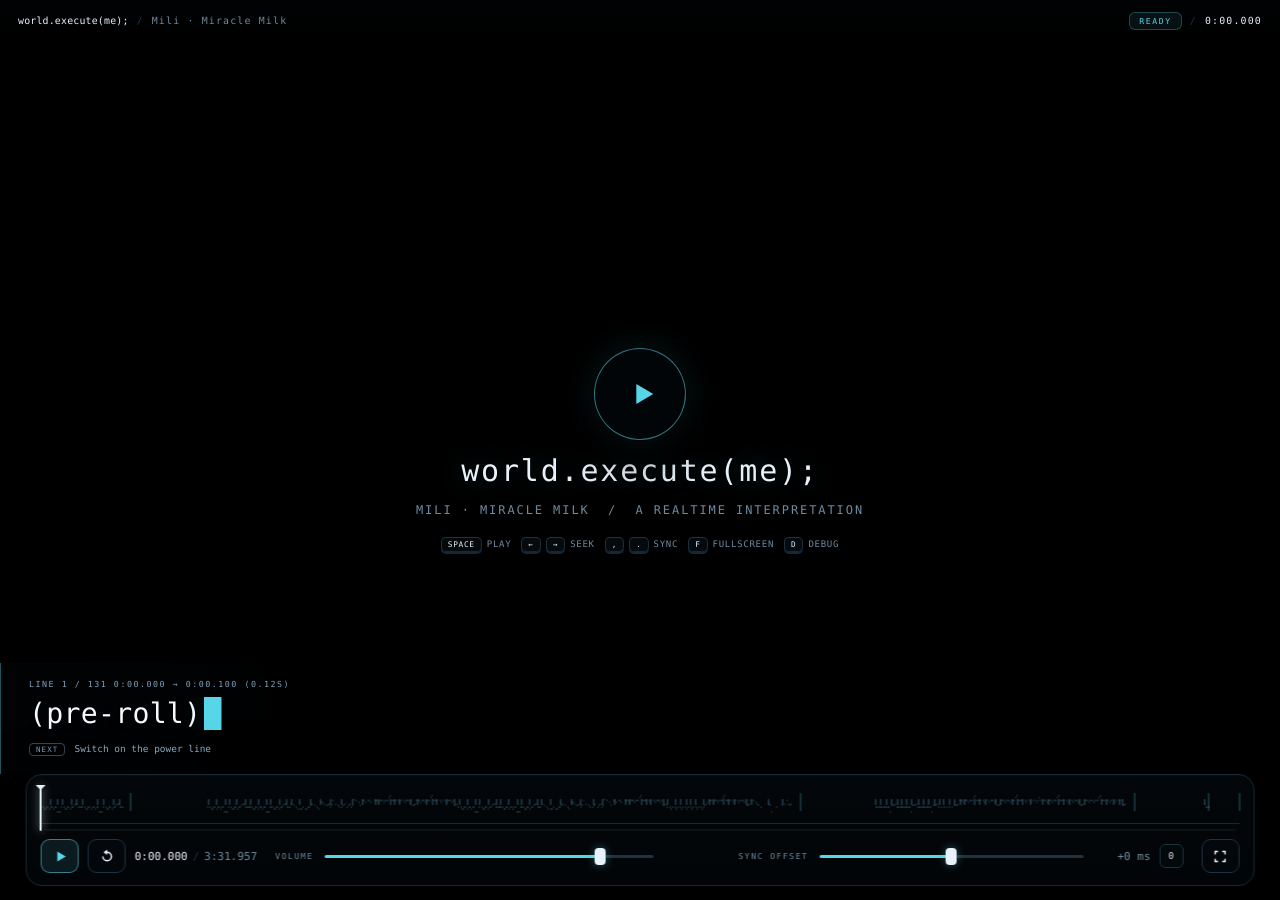
==== index.html @ 1ecc6723 "polished edition: glass UI, MIDI piano-roll seek bar, ambient world grade" ====
<!DOCTYPE html>
<html lang="zh-CN">
<head>
<meta charset="utf-8">
<meta name="viewport" content="width=device-width, initial-scale=1, viewport-fit=cover">
<title>world.execute(me); — the polished instrument</title>
<!--
  ============================================================================
  world.execute(me);  —  a more polished edition
  ============================================================================
  Double-click this file. No server, no build, no network.
  The song is read from "Mili - world.execute (me) ;.mp3" next to this file.

  Keys:   space play/pause   ← → seek 5s   shift+← → seek 1s
          , . nudge sync -/+10 ms   (shift = 1 ms)   / reset sync
          r restart   f fullscreen   h hide UI   d debug overlay
          ↑ ↓ volume   Home/End jump to start/end
  ============================================================================
-->
<link rel="stylesheet" href="src/style.css">
</head>
<body>

<div id="aurora" aria-hidden="true"></div>

<div id="shell">

  <!-- the whole film is drawn here -->
  <div id="stage">
    <canvas id="view" width="1600" height="900"></canvas>
    <video id="video" playsinline preload="auto" muted></video>
    <!-- NOTE: no crossorigin attribute. Under file:// every file is an opaque
         origin, so a CORS-mode media request can never succeed — Chrome then
         fails the load with MEDIA_ERR_SRC_NOT_SUPPORTED (code 4). Nothing here
         needs CORS: the film never reads media pixels back. -->
    <audio id="audio" preload="auto"></audio>

    <div id="boot-msg">loading the song…</div>

    <div id="start-hint">
      <button id="start-btn" class="start-btn" aria-label="begin">
        <span class="ring r1"></span>
        <span class="ring r2"></span>
        <span class="ring r3"></span>
        <svg class="i-play" viewBox="0 0 24 24" aria-hidden="true"><path d="M8 5l12 7-12 7z"/></svg>
      </button>
      <div class="start-title"><span class="sig">world.execute(me);</span></div>
      <div class="start-sub">Mili &middot; Miracle Milk &nbsp;/&nbsp; a realtime interpretation</div>
      <div class="keys">
        <span><kbd>space</kbd> play</span>
        <span><kbd>←</kbd><kbd>→</kbd> seek</span>
        <span><kbd>,</kbd><kbd>.</kbd> sync</span>
        <span><kbd>F</kbd> fullscreen</span>
        <span><kbd>D</kbd> debug</span>
      </div>
    </div>

    <div id="toast"></div>
  </div>

  <!-- UI ------------------------------------------------------------------ -->
  <header id="hud-top">
    <div class="brand">
      <span class="sig">world.execute(me);</span>
      <span class="sep">/</span>
      <span class="sub">Mili &middot; Miracle Milk</span>
    </div>
    <div class="right">
      <span id="state" data-s="READY">READY</span>
      <span class="sep">/</span>
      <span id="clock" class="mono">0:00.000</span>
    </div>
  </header>

  <div id="panel">
    <div id="lyric-meta">line 1 / 131</div>
    <div id="lyric-line" class="typing">(pre-roll)</div>
    <div id="lyric-next-wrap"><span class="lbl">next</span><span id="lyric-next">—</span></div>
  </div>

  <footer id="ctrl" class="ctrl">
    <div id="wave" class="ctrl" role="slider" aria-label="seek" tabindex="0">
      <canvas id="wave-canvas" aria-hidden="true"></canvas>
      <div id="wave-buf"></div>
      <div id="wave-fill"></div>
      <div id="marks"></div>
      <div id="wave-head"></div>
    </div>

    <div class="row">
      <div class="grp">
        <button id="btn-play" class="btn icon is-primary" aria-label="Play">
          <svg class="i-play" viewBox="0 0 24 24" aria-hidden="true"><path d="M8 5l12 7-12 7z"/></svg>
          <svg class="i-pause" viewBox="0 0 24 24" aria-hidden="true"><path d="M7 5h4v14H7zM13 5h4v14h-4z"/></svg>
        </button>
        <button id="btn-replay" class="btn icon" aria-label="Replay from start">
          <svg viewBox="0 0 24 24" aria-hidden="true"><path d="M12 5V2L7 6l5 4V7a5 5 0 1 1-5 5H5a7 7 0 1 0 7-7z"/></svg>
        </button>
        <div class="time mono"><span id="t-cur">0:00.000</span><span class="slash">/</span><span id="t-tot">3:31.984</span></div>
      </div>

      <div class="grp grow">
        <label class="lbl" for="vol">volume</label>
        <input id="vol" class="range" type="range" min="0" max="1" step="0.01" value="0.85" aria-label="volume">
        <span id="vol-val" class="mono"></span>
      </div>

      <div class="grp grow">
        <label class="lbl" for="offset">sync offset</label>
        <input id="offset" class="range" type="range" min="-2000" max="2000" step="1" value="0" aria-label="sync offset in milliseconds">
        <span id="off-val" class="mono">+0 ms</span>
        <button id="off-reset" class="btn tiny" title="reset offset (/)">0</button>
      </div>

      <div class="grp">
        <button id="btn-full" class="btn icon" aria-label="Fullscreen">
          <svg viewBox="0 0 24 24" aria-hidden="true"><path d="M4 9V4h5v2H6v3zM15 4h5v5h-2V6h-3zM4 15h2v3h3v2H4zM18 15h2v5h-5v-2h3z"/></svg>
        </button>
      </div>
    </div>
  </footer>

  <div id="toast-host"></div>
</div>

<div id="dbg" class="debug-flag" aria-hidden="true"></div>
<div id="media" aria-hidden="true"></div>

<!-- ==========================================================================
     LYRICS + TIMELINE, embedded. Nothing is fetched at runtime.
     This block is byte-identical to the supplied
     world.execute(me)-timeline.lrc and is what the runtime parses: if the two
     ever disagree, the project's self-test reports it.
     ========================================================================== -->
<script id="lrc-source" type="text/plain">[ar:Mili]
[ti:world.execute(me);]
[al:Miracle Milk]
[length:03:31.984]
[re:Codex local audio-verified timeline]
[ve:1.0]
[offset:0]

[00:00.000](pre-roll)
[00:00.100]Switch on the power line
[00:01.740]Remember to put on
[00:02.920]PROTECTION
[00:03.873]Lay down your pieces
[00:05.491]And let's begin
[00:06.380]OBJECT CREATION
[00:07.446]Fill in my data parameters
[00:10.091]INITIALIZATION
[00:11.095]Set up our new world
[00:12.906]And let's begin the
[00:13.891]SIMULATION
[00:16.000](instrumental — world boot)
[00:29.709]If I'm a set of points
[00:31.116]Then I will give you my
[00:32.682]DIMENSION
[00:33.412]If I'm a circle
[00:34.646]Then I will give you my
[00:36.287]CIRCUMFERENCE
[00:37.067]If I'm a sine wave
[00:38.596]Then you can sit on all my
[00:40.049]TANGENTS
[00:40.706]If I approach infinity
[00:42.346]Then you can be my
[00:43.507]LIMITATIONS
[00:44.452]Switch my current
[00:45.850]To AC, to DC
[00:47.672]And then blind my vision
[00:49.534]So dizzy, so dizzy
[00:51.363]Oh, we can travel
[00:53.225]To A.D., to B.C.
[00:55.083]And we can unite
[00:56.916]So deeply, so deeply
[00:59.223]If I can
[00:59.687]If I can give you all the
[01:01.958]STIMULATIONS
[01:02.589]Then I can
[01:03.535]Then I can be your only
[01:05.397]SATISFACTION
[01:06.601]If I can make you happy
[01:08.252]I will run the
[01:09.259]EXECUTION
[01:10.084]Though we are trapped
[01:11.764]In this strange, strange
[01:13.169]SIMULATION
[01:14.045]If I'm an eggplant
[01:15.422]Then I will give you my
[01:16.959]NUTRIENTS
[01:17.576]If I'm a tomato
[01:19.226]Then I will give you
[01:20.620]ANTIOXIDANTS
[01:21.351]If I'm a tabby cat
[01:22.833]Then I will purr for your
[01:24.268]ENJOYMENT
[01:25.078]If I'm the only God
[01:26.538]Then you're the proof of my
[01:27.922]EXISTENCE
[01:28.587]Switch my gender
[01:30.197]To F, to M
[01:32.015]And then do whatever
[01:33.953]From A.M. to P.M.
[01:35.465]Oh, switch my role
[01:37.739]To S, to M
[01:39.349]So we can enter
[01:41.474]The trance, the trance
[01:43.489]If I can
[01:44.197]If I can feel your
[01:46.293]VIBRATIONS
[01:47.220]Then I can
[01:47.903]Then I can finally be
[01:50.221]COMPLETION
[01:50.900]Though you have left
[01:52.220]You have left
[01:53.100]You have left
[01:54.180]You have left
[01:54.920]You have left
[01:55.780]You have left me in
[01:57.274]ISOLATION
[01:58.333]If I can
[01:58.979]If I can erase all the pointless
[02:00.860]FRAGMENTS
[02:01.728]Then maybe
[02:02.714]Then maybe you won't leave me so
[02:04.890]DISHEARTENED
[02:05.708]Challenging your God
[02:08.661]You have made some
[02:11.224]ILLEGAL ARGUMENTS
[02:14.380](instrumental — argument stack)
[02:27.660]EXECUTION
[02:28.600]EXECUTION
[02:29.520]EXECUTION
[02:30.540]EXECUTION
[02:31.520]EXECUTION
[02:32.280]EXECUTION
[02:33.160]EXECUTION
[02:33.980]EXECUTION
[02:35.200]EXECUTION
[02:36.080]EXECUTION
[02:37.040]EXECUTION
[02:38.000]EXECUTION
[02:38.900]Ein, dos
[02:39.657]Trois, ne
[02:40.693]Fem, liù
[02:41.584]EXECUTION
[02:42.632]If I can
[02:43.315]If I can give them all the
[02:45.166]EXECUTION
[02:46.016]Then I can
[02:47.022]Then I can be your only
[02:48.911]EXECUTION
[02:49.824]If I can have you back
[02:51.868]I will run the
[02:52.712]EXECUTION
[02:53.643]Though we are trapped
[02:54.975]We are trapped, ah
[02:57.246]I've studied
[02:58.173]I've studied how to properly
[02:59.929]LO-O-OVE
[03:00.857]Question me
[03:01.901]Question me, I can answer all
[03:03.646]LO-O-OVE
[03:04.540]I know the algebraic expression of
[03:07.665]LO-O-OVE
[03:08.483]Though you are free
[03:09.746]I am trapped
[03:10.801]Trapped in
[03:11.356]LO-O-OVE
[03:13.460](instrumental — open loop)
[03:25.811]EXECUTION
[03:26.620](outro)
[03:31.984]
</script>

<!-- engine (classic scripts, ordered; no modules, so file:// works) -->
<script src="src/00_core.js"></script>
<script src="src/10_draw.js"></script>
<script src="src/15_sceneapi.js"></script>
<script src="src/01_world.js"></script>
<script src="src/20_lyrics.js"></script>
<script src="src/30_world_layer.js"></script>
<script src="src/40_scenes.js"></script>
<script src="src/41_scenes2.js"></script>
<script src="src/42_scenes3.js"></script>
<script src="src/50_lrc.js"></script>
<script src="src/60_app.js"></script>
</body>
</html>
---- src/style.css ----
/* ============================================================================
   world.execute(me); — style.css  (polished edition)
   A refined instrument panel: the same monitor read-out, now with a glass
   control dock, a real piano-roll progress bar, and a palette that follows
   the film's own world-state colours in real time.
   ==========================================================================*/

:root{
  --bg:#030609;
  --bg2:#0a1118;
  --ink:#e8f2fa;
  --dim:#6d8ba0;
  --line:#1c3343;
  --line-soft:#142836;
  --accent:#56d6e8;
  --accent-rgb:86,214,232;
  --hot:#ff5c52;
  --hot-rgb:255,92,82;
  --love:#f280b0;
  --love-rgb:242,128,176;
  --warn:#f6b03e;
  --paper:#f6eede;
  --mono:"Consolas","SFMono-Regular","DejaVu Sans Mono","Liberation Mono",Menlo,monospace;
  --sans:"Segoe UI","Helvetica Neue",Arial,"Noto Sans",sans-serif;
  --ui:clamp(11px,0.82vw,14px);
  --ease:cubic-bezier(.22,.68,.31,1);
}

*{box-sizing:border-box}
html,body{height:100%}
body{
  margin:0;background:var(--bg);color:var(--ink);
  font-family:var(--mono);font-size:var(--ui);
  overflow:hidden;overscroll-behavior:none;
  -webkit-font-smoothing:antialiased;
  text-rendering:geometricPrecision;
}

/* ambient aurora behind the shell — very slow, pure CSS, never fights the film */
#aurora{
  position:fixed;inset:-20%;
  background:
    radial-gradient(38% 28% at 22% 18%, rgba(var(--accent-rgb),.10), transparent 70%),
    radial-gradient(30% 24% at 82% 12%, rgba(var(--love-rgb),.08), transparent 70%),
    radial-gradient(44% 36% at 55% 100%, rgba(var(--hot-rgb),.07), transparent 70%);
  filter:blur(38px);
  opacity:.8;
  pointer-events:none;
  transition:background 1.2s linear;
  animation:aurora 24s ease-in-out infinite alternate;
}
@keyframes aurora{
  0%{transform:translate3d(0,0,0) scale(1)}
  50%{transform:translate3d(2%,1.4%,0) scale(1.06)}
  100%{transform:translate3d(-1.6%,-1%,0) scale(1.03)}
}

#shell{
  position:fixed;inset:0;display:block;
  background:
    linear-gradient(180deg, rgba(5,9,14,.55) 0%, rgba(3,6,9,.72) 46%, rgba(1,2,3,.88) 100%);
}
body.fs #shell{background:#000}
body.fs #aurora{opacity:0}

/* canvas --------------------------------------------------------------- */
#stage{position:absolute;inset:0;overflow:hidden}
#view{
  position:absolute;left:50%;top:50%;transform:translate(-50%,-50%);
  display:block;background:transparent;
}
/* hidden but present media elements (kept so both clocks stay warm) */
#audio{position:absolute;width:0;height:0;opacity:0;pointer-events:none}
#video{
  position:absolute;left:50%;top:50%;transform:translate(-50%,-50%);
  max-width:100%;max-height:100%;display:none;background:#000;
}
#video.has-video{display:block;opacity:0}   /* audio-only by design: mp3 is the master clock */

#boot-msg{
  position:absolute;left:50%;top:14%;transform:translateX(-50%);
  max-width:min(90vw,880px);text-align:left;
  color:var(--dim);letter-spacing:.05em;
  transition:opacity .5s ease;pointer-events:none;line-height:1.65;
  white-space:pre-wrap;font-size:12.5px;
  background:rgba(2,5,8,.72);border:1px solid var(--line-soft);
  padding:14px 18px;border-radius:10px;
  backdrop-filter:blur(6px);-webkit-backdrop-filter:blur(6px);
}
#boot-msg.gone{opacity:0}
#boot-msg.fatal{
  color:var(--hot);letter-spacing:.03em;
  border-color:rgba(var(--hot-rgb),.6);
  background:rgba(18,4,5,.92);font-size:13px;
  top:50%;transform:translate(-50%,-50%);text-align:center;
}

#toast{
  position:absolute;left:50%;bottom:12%;transform:translate(-50%,12px);
  background:rgba(4,10,14,.78);border:1px solid rgba(var(--accent-rgb),.4);
  padding:8px 16px;color:var(--accent);letter-spacing:.1em;
  opacity:0;transition:opacity .25s ease,transform .25s ease;pointer-events:none;
  text-transform:uppercase;font-size:.9em;border-radius:999px;
  backdrop-filter:blur(8px);-webkit-backdrop-filter:blur(8px);
  box-shadow:0 8px 30px rgba(0,0,0,.45), 0 0 24px rgba(var(--accent-rgb),.12);
}
#toast.on{opacity:1;transform:translate(-50%,0)}

/* start affordance — fades out for good on the first gesture -------------- */
#start-hint{
  position:absolute;left:50%;top:50%;transform:translate(-50%,-50%);
  display:flex;flex-direction:column;align-items:center;gap:14px;
  text-align:center;pointer-events:none;
  transition:opacity .7s ease,transform .7s ease;
  z-index:5;
}
#start-hint .start-btn{
  position:relative;width:92px;height:92px;border-radius:50%;
  border:1px solid rgba(var(--accent-rgb),.55);background:rgba(6,14,18,.42);
  color:var(--accent);cursor:pointer;pointer-events:auto;
  display:flex;align-items:center;justify-content:center;
  box-shadow:0 0 0 1px rgba(0,0,0,.4), 0 18px 50px rgba(0,0,0,.5), 0 0 42px rgba(var(--accent-rgb),.12);
  transition:transform .25s var(--ease),border-color .25s,box-shadow .25s;
  animation:bob 3.4s ease-in-out infinite;
}
#start-hint .start-btn:hover{
  transform:scale(1.07);border-color:var(--accent);
  box-shadow:0 0 0 1px rgba(0,0,0,.4), 0 22px 60px rgba(0,0,0,.55), 0 0 60px rgba(var(--accent-rgb),.25);
}
#start-hint .start-btn svg{width:34px;height:34px;fill:currentColor;margin-left:4px}
#start-hint .ring{position:absolute;inset:-1px;border-radius:50%;border:1px solid rgba(var(--accent-rgb),.6);opacity:0;pointer-events:none}
#start-hint .ring.r1{animation:ping 3.2s cubic-bezier(.2,.6,.3,1) infinite}
#start-hint .ring.r2{animation:ping 3.2s cubic-bezier(.2,.6,.3,1) infinite;animation-delay:1.05s}
#start-hint .ring.r3{animation:ping 3.2s cubic-bezier(.2,.6,.3,1) infinite;animation-delay:2.1s}
@keyframes ping{0%{transform:scale(.85);opacity:.9}70%{transform:scale(1.85);opacity:0}100%{opacity:0}}
@keyframes bob{0%,100%{margin-top:0}50%{margin-top:-7px}}
.start-title .sig{
  font-family:var(--mono);font-size:clamp(18px,2.4vw,30px);color:var(--ink);
  letter-spacing:.06em;text-shadow:0 0 26px rgba(var(--accent-rgb),.25);
}
.start-sub{color:var(--dim);letter-spacing:.16em;font-size:clamp(10px,1vw,12px);text-transform:uppercase}
.start-title{display:flex;align-items:baseline;gap:10px}
#start-hint .keys{display:flex;gap:10px;flex-wrap:wrap;justify-content:center;margin-top:6px}
#start-hint .keys span{display:inline-flex;align-items:center;gap:5px;color:var(--dim);font-size:.82em;letter-spacing:.08em;text-transform:uppercase}
kbd{
  font-family:var(--mono);font-size:.86em;color:var(--ink);
  background:rgba(6,14,18,.7);border:1px solid var(--line);border-bottom-color:var(--line-soft);
  border-radius:5px;padding:2px 6px;box-shadow:0 2px 0 var(--line-soft);
}
#shell.begun #start-hint{opacity:0;transform:translate(-50%,-50%) scale(1.08);pointer-events:none}
#shell.begun #start-hint .start-btn{pointer-events:none}

/* top bar -------------------------------------------------------------- */
#hud-top{
  position:absolute;left:0;right:0;top:0;
  display:flex;justify-content:space-between;align-items:center;
  padding:12px 18px;pointer-events:none;
  font-size:.9em;letter-spacing:.12em;z-index:4;
  background:linear-gradient(180deg,rgba(2,4,6,.6),rgba(2,4,6,0));
  transition:opacity .25s ease;
}
#hud-top .brand{display:flex;gap:8px;align-items:baseline;text-transform:none}
#hud-top .sig{color:var(--ink);letter-spacing:.02em;text-shadow:0 0 20px rgba(var(--accent-rgb),.2)}
#hud-top .sub{color:var(--dim)}
#hud-top .sep{color:var(--line)}
#hud-top .right{display:flex;gap:8px;align-items:baseline;color:var(--dim)}
#state{
  letter-spacing:.2em;color:var(--accent);
  background:rgba(var(--accent-rgb),.08);border:1px solid rgba(var(--accent-rgb),.28);
  padding:3px 9px;border-radius:6px;font-size:.82em;
}
#state[data-s="PAUSED"]{color:var(--warn);background:rgba(246,176,62,.08);border-color:rgba(246,176,62,.3)}
#state[data-s="END"]{color:var(--love);background:rgba(var(--love-rgb),.08);border-color:rgba(var(--love-rgb),.3)}
#clock{color:var(--ink);font-variant-numeric:tabular-nums}

/* lyric panel ---------------------------------------------------------- */
#panel{
  position:absolute;left:0;bottom:126px;
  max-width:min(56vw,700px);
  padding:16px 24px 18px 28px;
  pointer-events:none;transition:opacity .25s ease;z-index:3;
  background:linear-gradient(90deg,
    rgba(1,3,5,.82) 0%,
    rgba(1,3,5,.68) 55%,
    rgba(1,3,5,0) 100%);
  backdrop-filter:blur(4px) saturate(.75);
  -webkit-backdrop-filter:blur(4px) saturate(.75);
  border-left:1px solid rgba(var(--accent-rgb),.4);
}
#panel::after{
  content:"";position:absolute;left:0;bottom:0;height:2px;width:100%;
  background:linear-gradient(90deg,var(--accent),transparent 92%);
  opacity:.55;transform:scaleX(var(--line,0));transform-origin:left center;
  transition:transform .14s linear,background .8s ease;
}
#lyric-meta{
  color:#7fa3ba;font-size:.76em;letter-spacing:.18em;text-transform:uppercase;
  margin-bottom:8px;font-variant-numeric:tabular-nums;
}
#lyric-line{
  color:#f4fafe;font-size:clamp(20px,2.2vw,36px);line-height:1.18;
  letter-spacing:.01em;white-space:pre-wrap;
  text-shadow:0 1px 2px rgba(0,0,0,.9), 0 0 30px rgba(var(--accent-rgb),.16);
  min-height:1.18em;
  font-weight:500;
}
#lyric-line.typing{
  display:inline-block;max-width:100%;
  overflow:hidden;
  animation:type var(--dur,1s) steps(34,end) both;
}
#lyric-line.typing::after{
  content:"\2588";margin-left:3px;color:var(--accent);
  animation:blink .85s steps(1,end) infinite;
}
@keyframes type{from{max-height:0}to{max-height:6em}}
@keyframes blink{0%,50%{opacity:1}51%,100%{opacity:0}}
#lyric-next-wrap{
  margin-top:10px;color:#8fb0c4;font-size:.86em;display:flex;gap:9px;align-items:baseline;
  text-shadow:0 1px 2px rgba(0,0,0,.85);
}
#lyric-next-wrap .lbl{
  border:1px solid #2c4a5c;padding:1px 6px;font-size:.78em;letter-spacing:.16em;
  text-transform:uppercase;color:#7fa3ba;border-radius:4px;
}

/* bottom control bar --------------------------------------------------- */
#ctrl{
  position:absolute;left:50%;transform:translateX(-50%);
  bottom:14px;width:min(96vw,1320px);
  padding:10px 14px 12px;
  background:
    linear-gradient(180deg, rgba(7,13,19,.55) 0%, rgba(3,6,9,.78) 100%);
  border:1px solid var(--line-soft);
  border-radius:16px;
  backdrop-filter:blur(14px) saturate(.9);
  -webkit-backdrop-filter:blur(14px) saturate(.9);
  box-shadow:0 18px 60px rgba(0,0,0,.5), inset 0 1px 0 rgba(255,255,255,.025);
  transition:opacity .25s ease,transform .25s ease, border-color .5s ease, box-shadow .5s ease;
  z-index:5;
}
#ctrl:hover{border-color:#244055}
#ctrl .row{display:flex;gap:18px;align-items:center;margin-top:8px;flex-wrap:wrap}
#ctrl .grp{display:flex;gap:9px;align-items:center}
#ctrl .grp.grow{flex:1 1 180px;min-width:150px}
#ctrl .lbl{color:var(--dim);font-size:.74em;letter-spacing:.18em;text-transform:uppercase;white-space:nowrap}

/* seek bar ------------------------------------------------------------- */
#wave{
  --hover:0%;
  position:relative;height:46px;cursor:pointer;user-select:none;
  touch-action:none;border-radius:8px;
}
#wave canvas#wave-canvas{
  position:absolute;left:0;top:0;width:100%;height:100%;
  border-radius:8px;pointer-events:none;opacity:.75;
}
#wave::before{
  content:"";position:absolute;left:0;right:0;bottom:7px;height:1px;background:var(--line-soft);
}
#wave-buf{
  position:absolute;left:0;bottom:7px;height:1px;width:0;background:#29485c;
}
#wave-fill{
  position:absolute;left:0;top:0;bottom:0;width:0;
  background:linear-gradient(90deg, rgba(var(--accent-rgb),.13), rgba(var(--love-rgb),.07));
  border-bottom:2px solid var(--accent);
  box-shadow:inset 0 0 22px rgba(var(--accent-rgb),.10);
  pointer-events:none;
}
#wave-head{
  position:absolute;bottom:0;top:0;width:2px;background:var(--ink);
  transform:translateX(-1px);box-shadow:0 0 10px rgba(226,240,248,.8);
  border-radius:1px;
}
#wave-head::after{
  content:"";position:absolute;left:50%;top:0;transform:translateX(-50%);
  border:5px solid transparent;border-top-color:var(--ink);
  border-bottom:0;
}
#wave:hover #wave-head,#wave.scrubbing #wave-head{background:var(--love);box-shadow:0 0 12px rgba(var(--love-rgb),.9)}
#marks{position:absolute;left:0;right:0;top:0;height:46px;pointer-events:none}
#marks i{
  position:absolute;top:14px;width:1px;height:6px;background:#33566a;
  transform:translateX(-.5px);border-radius:1px;
}
#marks i.inst{top:8px;height:18px;background:var(--accent);opacity:.4}
#wave::after{ /* hover preview line */
  content:"";position:absolute;top:0;height:46px;width:1px;left:var(--hover);
  background:rgba(226,240,248,.22);opacity:0;transition:opacity .15s;
}
#wave:hover::after{opacity:1}

/* buttons -------------------------------------------------------------- */
.btn{
  appearance:none;background:rgba(6,12,16,.4);color:var(--ink);
  border:1px solid var(--line);height:34px;min-width:38px;padding:0 10px;
  font-family:var(--mono);font-size:.9em;letter-spacing:.1em;
  cursor:pointer;display:inline-flex;align-items:center;justify-content:center;
  border-radius:9px;
  transition:border-color .18s,color .18s,background .18s,box-shadow .18s,transform .12s;
}
.btn:hover{border-color:rgba(var(--accent-rgb),.8);color:var(--accent);background:rgba(var(--accent-rgb),.08);box-shadow:0 0 18px rgba(var(--accent-rgb),.12)}
.btn:active{background:rgba(var(--accent-rgb),.16);transform:translateY(1px)}
.btn:focus-visible{outline:1px solid var(--accent);outline-offset:2px}
.btn svg{width:17px;height:17px;fill:currentColor;display:block}
.btn.icon{padding:0;width:38px}
.btn.is-primary{border-color:rgba(var(--accent-rgb),.55);background:rgba(var(--accent-rgb),.1);color:var(--accent)}
.btn.is-primary:hover{background:rgba(var(--accent-rgb),.18);box-shadow:0 0 24px rgba(var(--accent-rgb),.2)}
.btn.tiny{height:24px;min-width:24px;font-size:.82em;padding:0 5px;border-radius:6px}
.btn .i-pause{display:none}
.btn.is-playing .i-pause{display:block}
.btn.is-playing .i-play{display:none}
.btn.on{border-color:rgba(var(--love-rgb),.7);color:var(--love);background:rgba(var(--love-rgb),.08)}

.time{color:var(--dim);font-variant-numeric:tabular-nums;white-space:nowrap}
.time #t-cur{color:var(--ink)}
.time .slash{margin:0 5px;color:var(--line)}

/* range inputs --------------------------------------------------------- */
.range{
  appearance:none;-webkit-appearance:none;height:20px;background:transparent;
  flex:1 1 auto;min-width:80px;cursor:pointer;
}
.range::-webkit-slider-runnable-track{height:3px;border-radius:2px;background:linear-gradient(90deg,var(--accent) var(--fill,0%),var(--line) var(--fill,0%))}
.range::-moz-range-track{height:3px;border-radius:2px;background:var(--line)}
.range::-moz-range-progress{height:3px;border-radius:2px;background:var(--accent)}
.range::-webkit-slider-thumb{
  -webkit-appearance:none;width:11px;height:17px;margin-top:-7px;
  background:var(--ink);border:0;border-radius:4px;
  box-shadow:0 0 10px rgba(var(--accent-rgb),.4);
}
.range::-moz-range-thumb{width:11px;height:17px;background:var(--ink);border:0;border-radius:4px}
.range:hover::-webkit-slider-thumb{background:var(--accent)}
.range:hover::-moz-range-thumb{background:var(--accent)}
.range:focus-visible{outline:1px solid var(--accent);outline-offset:3px}
#vol-val,#off-val{color:var(--dim);min-width:56px;text-align:right;font-variant-numeric:tabular-nums}

/* hide UI mode --------------------------------------------------------- */
body.hide-ui #hud-top,
body.hide-ui #panel,
body.hide-ui #ctrl,
body.hide-ui #start-hint{opacity:0;pointer-events:none}
body.hide-ui{cursor:none}

/* debug flag (exists so the engine can toggle it; the real overlay is drawn on canvas) */
.debug-flag{display:none}
#media{display:none}

/* small screens -------------------------------------------------------- */
@media (max-width:820px){
  #panel{left:14px;bottom:150px;max-width:82vw}
  #ctrl{width:97vw;bottom:8px;padding:8px 10px 10px}
  #ctrl .row{gap:12px}
  #ctrl .grp.grow{flex:1 1 120px;min-width:110px}
  #hud-top{padding:8px 10px}
  #hud-top .sub{display:none}
  #start-hint .keys{display:none}
}
@media (max-height:620px){
  #panel{bottom:118px}
  #lyric-line{font-size:clamp(15px,2.4vw,22px)}
}
@media (prefers-reduced-motion:reduce){
  #aurora{animation:none}
  #start-hint .start-btn{animation:none}
  #start-hint .ring{animation:none}
  #lyric-line.typing::after{animation:none}
}
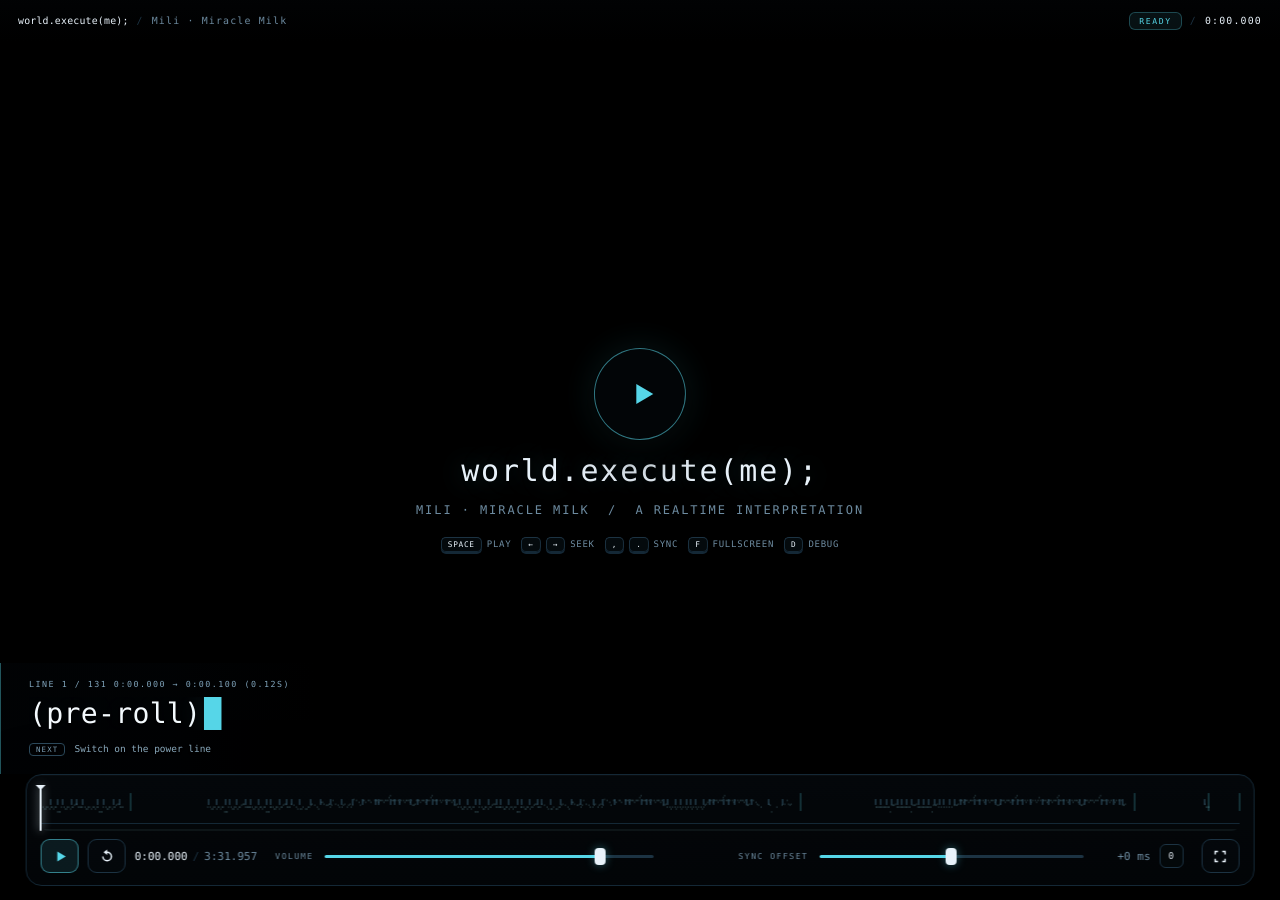
==== commit 62e45d8a: "animation edition: chapter suite, cue rail, onset flares, atmosphere, halation, end card" ====
--- a/index.html
+++ b/index.html
@@ -20,8 +20,6 @@
 <link rel="stylesheet" href="src/style.css">
 </head>
 <body>
-
-<div id="aurora" aria-hidden="true"></div>
 
 <div id="shell">
 
--- a/src/style.css
+++ b/src/style.css
@@ -36,33 +36,6 @@
   text-rendering:geometricPrecision;
 }
 
-/* ambient aurora behind the shell — very slow, pure CSS, never fights the film */
-#aurora{
-  position:fixed;inset:-20%;
-  background:
-    radial-gradient(38% 28% at 22% 18%, rgba(var(--accent-rgb),.10), transparent 70%),
-    radial-gradient(30% 24% at 82% 12%, rgba(var(--love-rgb),.08), transparent 70%),
-    radial-gradient(44% 36% at 55% 100%, rgba(var(--hot-rgb),.07), transparent 70%);
-  filter:blur(38px);
-  opacity:.8;
-  pointer-events:none;
-  transition:background 1.2s linear;
-  animation:aurora 24s ease-in-out infinite alternate;
-}
-@keyframes aurora{
-  0%{transform:translate3d(0,0,0) scale(1)}
-  50%{transform:translate3d(2%,1.4%,0) scale(1.06)}
-  100%{transform:translate3d(-1.6%,-1%,0) scale(1.03)}
-}
-
-#shell{
-  position:fixed;inset:0;display:block;
-  background:
-    linear-gradient(180deg, rgba(5,9,14,.55) 0%, rgba(3,6,9,.72) 46%, rgba(1,2,3,.88) 100%);
-}
-body.fs #shell{background:#000}
-body.fs #aurora{opacity:0}
-
 /* canvas --------------------------------------------------------------- */
 #stage{position:absolute;inset:0;overflow:hidden}
 #view{
@@ -148,7 +121,8 @@
   border-radius:5px;padding:2px 6px;box-shadow:0 2px 0 var(--line-soft);
 }
 #shell.begun #start-hint{opacity:0;transform:translate(-50%,-50%) scale(1.08);pointer-events:none}
-#shell.begun #start-hint .start-btn{pointer-events:none}
+#shell.begun #start-hint .start-btn{pointer-events:none;animation:none}
+#shell.begun #start-hint .ring{animation:none}
 
 /* top bar -------------------------------------------------------------- */
 #hud-top{
@@ -362,7 +336,6 @@
   #lyric-line{font-size:clamp(15px,2.4vw,22px)}
 }
 @media (prefers-reduced-motion:reduce){
-  #aurora{animation:none}
   #start-hint .start-btn{animation:none}
   #start-hint .ring{animation:none}
   #lyric-line.typing::after{animation:none}
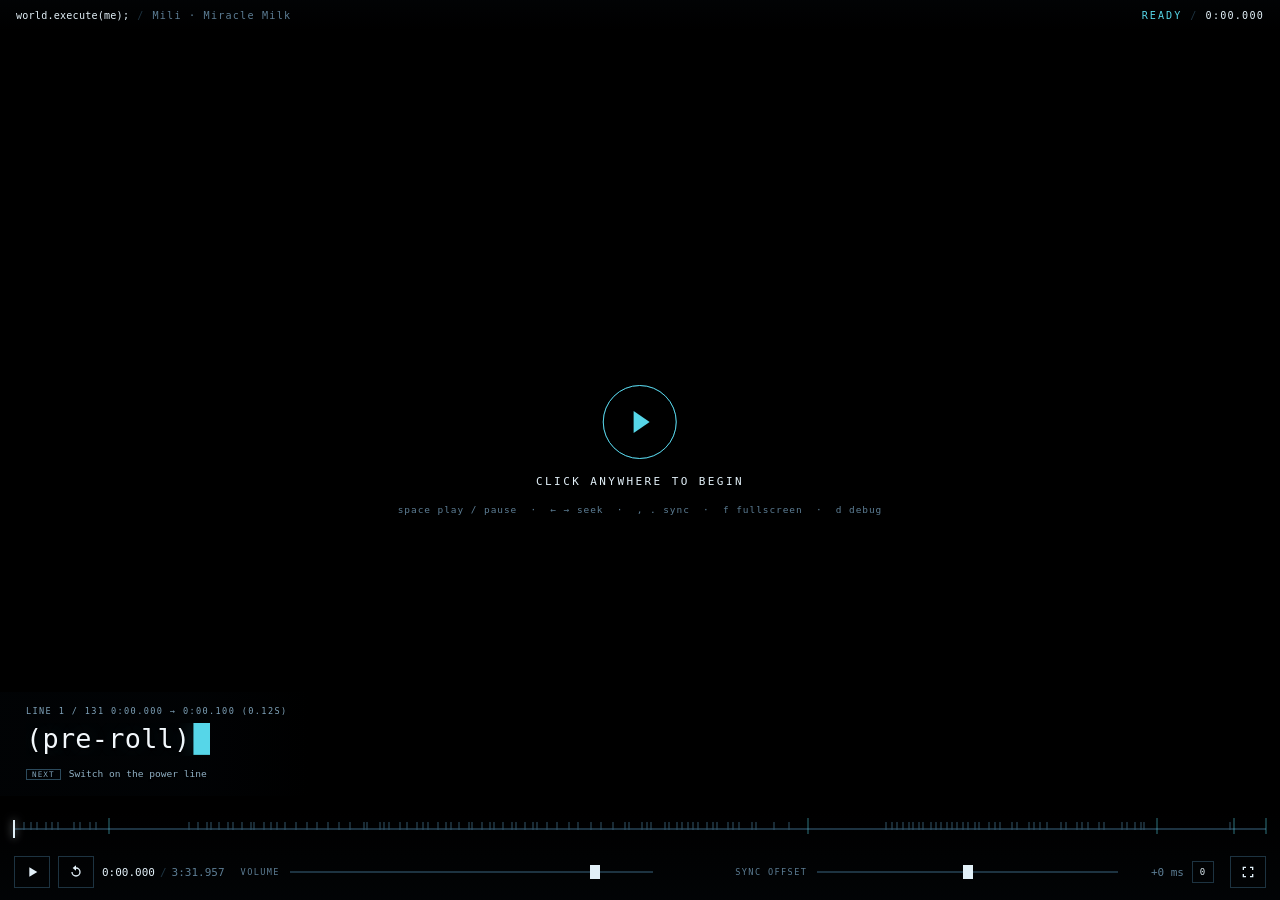
==== commit e43bf4f1: "Simplify player shell: trim chapters/piano-roll, polish UI and engine" ====
--- a/index.html
+++ b/index.html
@@ -3,13 +3,15 @@
 <head>
 <meta charset="utf-8">
 <meta name="viewport" content="width=device-width, initial-scale=1, viewport-fit=cover">
-<title>world.execute(me); — the polished instrument</title>
+<title>world.execute(me); — a realtime interpretation</title>
 <!--
   ============================================================================
-  world.execute(me);  —  a more polished edition
+  world.execute(me);  —  an animation built entirely from audio.currentTime
   ============================================================================
-  Double-click this file. No server, no build, no network.
+  Open this file directly (double-click). No server, no build, no network.
   The song is read from "Mili - world.execute (me) ;.mp3" next to this file.
+  Nothing is fetched from the internet, and no lyrics service is involved:
+  the timeline lives in this file and in src/20_lyrics.js.
 
   Keys:   space play/pause   ← → seek 5s   shift+← → seek 1s
           , . nudge sync -/+10 ms   (shift = 1 ms)   / reset sync
@@ -32,27 +34,11 @@
          fails the load with MEDIA_ERR_SRC_NOT_SUPPORTED (code 4). Nothing here
          needs CORS: the film never reads media pixels back. -->
     <audio id="audio" preload="auto"></audio>
-
-    <div id="boot-msg">loading the song…</div>
-
-    <div id="start-hint">
-      <button id="start-btn" class="start-btn" aria-label="begin">
-        <span class="ring r1"></span>
-        <span class="ring r2"></span>
-        <span class="ring r3"></span>
-        <svg class="i-play" viewBox="0 0 24 24" aria-hidden="true"><path d="M8 5l12 7-12 7z"/></svg>
-      </button>
-      <div class="start-title"><span class="sig">world.execute(me);</span></div>
-      <div class="start-sub">Mili &middot; Miracle Milk &nbsp;/&nbsp; a realtime interpretation</div>
-      <div class="keys">
-        <span><kbd>space</kbd> play</span>
-        <span><kbd>←</kbd><kbd>→</kbd> seek</span>
-        <span><kbd>,</kbd><kbd>.</kbd> sync</span>
-        <span><kbd>F</kbd> fullscreen</span>
-        <span><kbd>D</kbd> debug</span>
-      </div>
-    </div>
-
+    <div id="boot-msg">loading the song…</div>    <div id="start-hint">
+      <span class="ring"></span>
+      <span class="txt">click anywhere to begin</span>
+      <span class="sub">space play / pause &nbsp;·&nbsp; ← → seek &nbsp;·&nbsp; , . sync &nbsp;·&nbsp; f fullscreen &nbsp;·&nbsp; d debug</span>
+    </div>
     <div id="toast"></div>
   </div>
 
@@ -71,14 +57,13 @@
   </header>
 
   <div id="panel">
-    <div id="lyric-meta">line 1 / 131</div>
+    <div id="lyric-meta">line 1 / 95</div>
     <div id="lyric-line" class="typing">(pre-roll)</div>
     <div id="lyric-next-wrap"><span class="lbl">next</span><span id="lyric-next">—</span></div>
   </div>
 
   <footer id="ctrl" class="ctrl">
     <div id="wave" class="ctrl" role="slider" aria-label="seek" tabindex="0">
-      <canvas id="wave-canvas" aria-hidden="true"></canvas>
       <div id="wave-buf"></div>
       <div id="wave-fill"></div>
       <div id="marks"></div>
@@ -87,7 +72,7 @@
 
     <div class="row">
       <div class="grp">
-        <button id="btn-play" class="btn icon is-primary" aria-label="Play">
+        <button id="btn-play" class="btn icon" aria-label="Play">
           <svg class="i-play" viewBox="0 0 24 24" aria-hidden="true"><path d="M8 5l12 7-12 7z"/></svg>
           <svg class="i-pause" viewBox="0 0 24 24" aria-hidden="true"><path d="M7 5h4v14H7zM13 5h4v14h-4z"/></svg>
         </button>
@@ -120,9 +105,6 @@
 
   <div id="toast-host"></div>
 </div>
-
-<div id="dbg" class="debug-flag" aria-hidden="true"></div>
-<div id="media" aria-hidden="true"></div>
 
 <!-- ==========================================================================
      LYRICS + TIMELINE, embedded. Nothing is fetched at runtime.
--- a/src/style.css
+++ b/src/style.css
@@ -1,29 +1,20 @@
 /* ============================================================================
-   world.execute(me); — style.css  (polished edition)
-   A refined instrument panel: the same monitor read-out, now with a glass
-   control dock, a real piano-roll progress bar, and a palette that follows
-   the film's own world-state colours in real time.
+   world.execute(me); — style.css
+   The interface is deliberately the same instrument as the film: a monitor
+   read-out. Thin teal hairlines, monospace numerals, no rounded corners,
+   no shadows except the one the world itself casts.
    ==========================================================================*/
 
 :root{
-  --bg:#030609;
-  --bg2:#0a1118;
-  --ink:#e8f2fa;
-  --dim:#6d8ba0;
-  --line:#1c3343;
-  --line-soft:#142836;
+  --bg:#04070a;
+  --ink:#e2f0f8;
+  --dim:#5c7d94;
+  --line:#1d3341;
   --accent:#56d6e8;
-  --accent-rgb:86,214,232;
-  --hot:#ff5c52;
-  --hot-rgb:255,92,82;
+  --hot:#e83e36;
   --love:#f280b0;
-  --love-rgb:242,128,176;
-  --warn:#f6b03e;
-  --paper:#f6eede;
   --mono:"Consolas","SFMono-Regular","DejaVu Sans Mono","Liberation Mono",Menlo,monospace;
-  --sans:"Segoe UI","Helvetica Neue",Arial,"Noto Sans",sans-serif;
   --ui:clamp(11px,0.82vw,14px);
-  --ease:cubic-bezier(.22,.68,.31,1);
 }
 
 *{box-sizing:border-box}
@@ -33,14 +24,19 @@
   font-family:var(--mono);font-size:var(--ui);
   overflow:hidden;overscroll-behavior:none;
   -webkit-font-smoothing:antialiased;
-  text-rendering:geometricPrecision;
-}
+}
+
+#shell{
+  position:fixed;inset:0;display:block;
+  background:radial-gradient(120% 90% at 50% 0%,#0b1219 0%,#04070a 55%,#010203 100%);
+}
+body.fs #shell{background:#000}
 
 /* canvas --------------------------------------------------------------- */
 #stage{position:absolute;inset:0;overflow:hidden}
 #view{
   position:absolute;left:50%;top:50%;transform:translate(-50%,-50%);
-  display:block;background:transparent;
+  display:block;background:#000;
 }
 /* hidden but present media elements (kept so both clocks stay warm) */
 #audio{position:absolute;width:0;height:0;opacity:0;pointer-events:none}
@@ -53,129 +49,96 @@
 #boot-msg{
   position:absolute;left:50%;top:14%;transform:translateX(-50%);
   max-width:min(90vw,880px);text-align:left;
-  color:var(--dim);letter-spacing:.05em;
-  transition:opacity .5s ease;pointer-events:none;line-height:1.65;
+  color:var(--dim);letter-spacing:.06em;
+  transition:opacity .5s ease;pointer-events:none;line-height:1.55;
   white-space:pre-wrap;font-size:12.5px;
-  background:rgba(2,5,8,.72);border:1px solid var(--line-soft);
-  padding:14px 18px;border-radius:10px;
-  backdrop-filter:blur(6px);-webkit-backdrop-filter:blur(6px);
 }
 #boot-msg.gone{opacity:0}
 #boot-msg.fatal{
-  color:var(--hot);letter-spacing:.03em;
-  border-color:rgba(var(--hot-rgb),.6);
-  background:rgba(18,4,5,.92);font-size:13px;
+  color:var(--hot);letter-spacing:.04em;
+  border:1px solid var(--hot);padding:18px 22px;
+  background:rgba(10,2,2,.94);font-size:13px;
   top:50%;transform:translate(-50%,-50%);text-align:center;
 }
 
 #toast{
-  position:absolute;left:50%;bottom:12%;transform:translate(-50%,12px);
-  background:rgba(4,10,14,.78);border:1px solid rgba(var(--accent-rgb),.4);
-  padding:8px 16px;color:var(--accent);letter-spacing:.1em;
-  opacity:0;transition:opacity .25s ease,transform .25s ease;pointer-events:none;
-  text-transform:uppercase;font-size:.9em;border-radius:999px;
-  backdrop-filter:blur(8px);-webkit-backdrop-filter:blur(8px);
-  box-shadow:0 8px 30px rgba(0,0,0,.45), 0 0 24px rgba(var(--accent-rgb),.12);
+  position:absolute;left:50%;bottom:8%;transform:translate(-50%,10px);
+  background:rgba(4,10,14,.86);border:1px solid var(--line);
+  padding:6px 12px;color:var(--accent);letter-spacing:.08em;
+  opacity:0;transition:opacity .22s ease,transform .22s ease;pointer-events:none;
+  text-transform:uppercase;font-size:.94em;
 }
 #toast.on{opacity:1;transform:translate(-50%,0)}
 
 /* start affordance — fades out for good on the first gesture -------------- */
 #start-hint{
   position:absolute;left:50%;top:50%;transform:translate(-50%,-50%);
-  display:flex;flex-direction:column;align-items:center;gap:14px;
+  display:flex;flex-direction:column;align-items:center;gap:16px;
   text-align:center;pointer-events:none;
-  transition:opacity .7s ease,transform .7s ease;
-  z-index:5;
-}
-#start-hint .start-btn{
-  position:relative;width:92px;height:92px;border-radius:50%;
-  border:1px solid rgba(var(--accent-rgb),.55);background:rgba(6,14,18,.42);
-  color:var(--accent);cursor:pointer;pointer-events:auto;
-  display:flex;align-items:center;justify-content:center;
-  box-shadow:0 0 0 1px rgba(0,0,0,.4), 0 18px 50px rgba(0,0,0,.5), 0 0 42px rgba(var(--accent-rgb),.12);
-  transition:transform .25s var(--ease),border-color .25s,box-shadow .25s;
-  animation:bob 3.4s ease-in-out infinite;
-}
-#start-hint .start-btn:hover{
-  transform:scale(1.07);border-color:var(--accent);
-  box-shadow:0 0 0 1px rgba(0,0,0,.4), 0 22px 60px rgba(0,0,0,.55), 0 0 60px rgba(var(--accent-rgb),.25);
-}
-#start-hint .start-btn svg{width:34px;height:34px;fill:currentColor;margin-left:4px}
-#start-hint .ring{position:absolute;inset:-1px;border-radius:50%;border:1px solid rgba(var(--accent-rgb),.6);opacity:0;pointer-events:none}
-#start-hint .ring.r1{animation:ping 3.2s cubic-bezier(.2,.6,.3,1) infinite}
-#start-hint .ring.r2{animation:ping 3.2s cubic-bezier(.2,.6,.3,1) infinite;animation-delay:1.05s}
-#start-hint .ring.r3{animation:ping 3.2s cubic-bezier(.2,.6,.3,1) infinite;animation-delay:2.1s}
-@keyframes ping{0%{transform:scale(.85);opacity:.9}70%{transform:scale(1.85);opacity:0}100%{opacity:0}}
-@keyframes bob{0%,100%{margin-top:0}50%{margin-top:-7px}}
-.start-title .sig{
-  font-family:var(--mono);font-size:clamp(18px,2.4vw,30px);color:var(--ink);
-  letter-spacing:.06em;text-shadow:0 0 26px rgba(var(--accent-rgb),.25);
-}
-.start-sub{color:var(--dim);letter-spacing:.16em;font-size:clamp(10px,1vw,12px);text-transform:uppercase}
-.start-title{display:flex;align-items:baseline;gap:10px}
-#start-hint .keys{display:flex;gap:10px;flex-wrap:wrap;justify-content:center;margin-top:6px}
-#start-hint .keys span{display:inline-flex;align-items:center;gap:5px;color:var(--dim);font-size:.82em;letter-spacing:.08em;text-transform:uppercase}
-kbd{
-  font-family:var(--mono);font-size:.86em;color:var(--ink);
-  background:rgba(6,14,18,.7);border:1px solid var(--line);border-bottom-color:var(--line-soft);
-  border-radius:5px;padding:2px 6px;box-shadow:0 2px 0 var(--line-soft);
-}
-#shell.begun #start-hint{opacity:0;transform:translate(-50%,-50%) scale(1.08);pointer-events:none}
-#shell.begun #start-hint .start-btn{pointer-events:none;animation:none}
-#shell.begun #start-hint .ring{animation:none}
+  transition:opacity .6s ease,transform .6s ease;
+}
+#start-hint .ring{
+  width:74px;height:74px;border:1px solid var(--line);border-radius:50%;
+  position:relative;
+}
+#start-hint .ring::before{
+  content:"";position:absolute;inset:-1px;border:1px solid var(--accent);border-radius:50%;
+  animation:ping 2.4s cubic-bezier(.2,.6,.3,1) infinite;
+}
+#start-hint .ring::after{
+  content:"";position:absolute;left:50%;top:50%;transform:translate(-38%,-50%);
+  border-left:16px solid var(--accent);border-top:11px solid transparent;border-bottom:11px solid transparent;
+  animation:breathe 2.4s ease-in-out infinite;
+}
+@keyframes ping{0%{transform:scale(.72);opacity:.85}70%{transform:scale(1.5);opacity:0}100%{opacity:0}}
+@keyframes breathe{0%,100%{opacity:.75}50%{opacity:1}}
+#start-hint .txt{color:var(--ink);letter-spacing:.22em;text-transform:uppercase}
+#start-hint .sub{color:var(--dim);letter-spacing:.1em;font-size:.86em}
+#shell.begun #start-hint{opacity:0;transform:translate(-50%,-50%) scale(1.06)}
 
 /* top bar -------------------------------------------------------------- */
 #hud-top{
   position:absolute;left:0;right:0;top:0;
   display:flex;justify-content:space-between;align-items:center;
-  padding:12px 18px;pointer-events:none;
-  font-size:.9em;letter-spacing:.12em;z-index:4;
-  background:linear-gradient(180deg,rgba(2,4,6,.6),rgba(2,4,6,0));
+  padding:10px 16px;pointer-events:none;
+  font-size:.92em;letter-spacing:.12em;
+  background:linear-gradient(180deg,rgba(2,4,6,.72),rgba(2,4,6,0));
   transition:opacity .25s ease;
 }
 #hud-top .brand{display:flex;gap:8px;align-items:baseline;text-transform:none}
-#hud-top .sig{color:var(--ink);letter-spacing:.02em;text-shadow:0 0 20px rgba(var(--accent-rgb),.2)}
+#hud-top .sig{color:var(--ink);letter-spacing:.02em}
 #hud-top .sub{color:var(--dim)}
 #hud-top .sep{color:var(--line)}
 #hud-top .right{display:flex;gap:8px;align-items:baseline;color:var(--dim)}
-#state{
-  letter-spacing:.2em;color:var(--accent);
-  background:rgba(var(--accent-rgb),.08);border:1px solid rgba(var(--accent-rgb),.28);
-  padding:3px 9px;border-radius:6px;font-size:.82em;
-}
-#state[data-s="PAUSED"]{color:var(--warn);background:rgba(246,176,62,.08);border-color:rgba(246,176,62,.3)}
-#state[data-s="END"]{color:var(--love);background:rgba(var(--love-rgb),.08);border-color:rgba(var(--love-rgb),.3)}
+#state{letter-spacing:.2em;color:var(--accent)}
+#state[data-s="PAUSED"]{color:#f6b03e}
+#state[data-s="END"]{color:var(--love)}
 #clock{color:var(--ink);font-variant-numeric:tabular-nums}
 
 /* lyric panel ---------------------------------------------------------- */
 #panel{
-  position:absolute;left:0;bottom:126px;
-  max-width:min(56vw,700px);
-  padding:16px 24px 18px 28px;
-  pointer-events:none;transition:opacity .25s ease;z-index:3;
+  position:absolute;left:0;bottom:104px;
+  max-width:min(52vw,640px);
+  padding:14px 22px 16px 26px;
+  pointer-events:none;transition:opacity .25s ease;
+  /* a real backing plate: the film has bright passages and the words must
+     stay readable over all of them, not just the dark ones */
   background:linear-gradient(90deg,
-    rgba(1,3,5,.82) 0%,
-    rgba(1,3,5,.68) 55%,
+    rgba(1,3,5,.90) 0%,
+    rgba(1,3,5,.82) 62%,
     rgba(1,3,5,0) 100%);
-  backdrop-filter:blur(4px) saturate(.75);
-  -webkit-backdrop-filter:blur(4px) saturate(.75);
-  border-left:1px solid rgba(var(--accent-rgb),.4);
-}
-#panel::after{
-  content:"";position:absolute;left:0;bottom:0;height:2px;width:100%;
-  background:linear-gradient(90deg,var(--accent),transparent 92%);
-  opacity:.55;transform:scaleX(var(--line,0));transform-origin:left center;
-  transition:transform .14s linear,background .8s ease;
+  backdrop-filter:blur(3px) saturate(.7);
+  -webkit-backdrop-filter:blur(3px) saturate(.7);
 }
 #lyric-meta{
-  color:#7fa3ba;font-size:.76em;letter-spacing:.18em;text-transform:uppercase;
-  margin-bottom:8px;font-variant-numeric:tabular-nums;
+  color:#7fa3ba;font-size:.78em;letter-spacing:.16em;text-transform:uppercase;
+  margin-bottom:7px;
 }
 #lyric-line{
-  color:#f4fafe;font-size:clamp(20px,2.2vw,36px);line-height:1.18;
+  color:#f2f8fc;font-size:clamp(19px,2.1vw,34px);line-height:1.22;
   letter-spacing:.01em;white-space:pre-wrap;
-  text-shadow:0 1px 2px rgba(0,0,0,.9), 0 0 30px rgba(var(--accent-rgb),.16);
-  min-height:1.18em;
+  text-shadow:0 1px 2px rgba(0,0,0,.85), 0 0 22px rgba(86,214,232,.18);
+  min-height:1.22em;
   font-weight:500;
 }
 #lyric-line.typing{
@@ -185,107 +148,83 @@
 }
 #lyric-line.typing::after{
   content:"\2588";margin-left:3px;color:var(--accent);
-  animation:blink .85s steps(1,end) infinite;
+  animation:blink .9s steps(1,end) infinite;
 }
 @keyframes type{from{max-height:0}to{max-height:6em}}
 @keyframes blink{0%,50%{opacity:1}51%,100%{opacity:0}}
 #lyric-next-wrap{
-  margin-top:10px;color:#8fb0c4;font-size:.86em;display:flex;gap:9px;align-items:baseline;
-  text-shadow:0 1px 2px rgba(0,0,0,.85);
+  margin-top:9px;color:#8fb0c4;font-size:.87em;display:flex;gap:8px;align-items:baseline;
+  text-shadow:0 1px 2px rgba(0,0,0,.8);
 }
 #lyric-next-wrap .lbl{
-  border:1px solid #2c4a5c;padding:1px 6px;font-size:.78em;letter-spacing:.16em;
-  text-transform:uppercase;color:#7fa3ba;border-radius:4px;
+  border:1px solid #2c4a5c;padding:0 5px;font-size:.8em;letter-spacing:.14em;
+  text-transform:uppercase;color:#7fa3ba
 }
 
 /* bottom control bar --------------------------------------------------- */
 #ctrl{
-  position:absolute;left:50%;transform:translateX(-50%);
-  bottom:14px;width:min(96vw,1320px);
-  padding:10px 14px 12px;
-  background:
-    linear-gradient(180deg, rgba(7,13,19,.55) 0%, rgba(3,6,9,.78) 100%);
-  border:1px solid var(--line-soft);
-  border-radius:16px;
-  backdrop-filter:blur(14px) saturate(.9);
-  -webkit-backdrop-filter:blur(14px) saturate(.9);
-  box-shadow:0 18px 60px rgba(0,0,0,.5), inset 0 1px 0 rgba(255,255,255,.025);
-  transition:opacity .25s ease,transform .25s ease, border-color .5s ease, box-shadow .5s ease;
-  z-index:5;
-}
-#ctrl:hover{border-color:#244055}
-#ctrl .row{display:flex;gap:18px;align-items:center;margin-top:8px;flex-wrap:wrap}
-#ctrl .grp{display:flex;gap:9px;align-items:center}
+  position:absolute;left:0;right:0;bottom:0;padding:0 14px 12px;
+  background:linear-gradient(0deg,rgba(2,4,6,.9),rgba(2,4,6,.4) 60%,rgba(2,4,6,0));
+  transition:opacity .25s ease,transform .25s ease;
+}
+#ctrl .row{display:flex;gap:16px;align-items:center;margin-top:10px;flex-wrap:wrap}
+#ctrl .grp{display:flex;gap:8px;align-items:center}
 #ctrl .grp.grow{flex:1 1 180px;min-width:150px}
-#ctrl .lbl{color:var(--dim);font-size:.74em;letter-spacing:.18em;text-transform:uppercase;white-space:nowrap}
+#ctrl .lbl{color:var(--dim);font-size:.78em;letter-spacing:.16em;text-transform:uppercase;white-space:nowrap}
 
 /* seek bar ------------------------------------------------------------- */
 #wave{
   --hover:0%;
-  position:relative;height:46px;cursor:pointer;user-select:none;
-  touch-action:none;border-radius:8px;
-}
-#wave canvas#wave-canvas{
-  position:absolute;left:0;top:0;width:100%;height:100%;
-  border-radius:8px;pointer-events:none;opacity:.75;
+  position:relative;height:34px;cursor:pointer;user-select:none;
+  touch-action:none;
 }
 #wave::before{
-  content:"";position:absolute;left:0;right:0;bottom:7px;height:1px;background:var(--line-soft);
-}
+  content:"";position:absolute;left:0;right:0;top:16px;height:2px;background:var(--line);
+}
+#wave:hover::before{background:#2a4a5c}
 #wave-buf{
-  position:absolute;left:0;bottom:7px;height:1px;width:0;background:#29485c;
+  position:absolute;left:0;top:16px;height:2px;width:0;background:#24404f;
 }
 #wave-fill{
-  position:absolute;left:0;top:0;bottom:0;width:0;
-  background:linear-gradient(90deg, rgba(var(--accent-rgb),.13), rgba(var(--love-rgb),.07));
-  border-bottom:2px solid var(--accent);
-  box-shadow:inset 0 0 22px rgba(var(--accent-rgb),.10);
-  pointer-events:none;
+  position:absolute;left:0;top:16px;height:2px;width:0;background:var(--accent);
+  box-shadow:0 0 10px rgba(86,214,232,.55);
 }
 #wave-head{
-  position:absolute;bottom:0;top:0;width:2px;background:var(--ink);
-  transform:translateX(-1px);box-shadow:0 0 10px rgba(226,240,248,.8);
-  border-radius:1px;
-}
-#wave-head::after{
-  content:"";position:absolute;left:50%;top:0;transform:translateX(-50%);
-  border:5px solid transparent;border-top-color:var(--ink);
-  border-bottom:0;
-}
-#wave:hover #wave-head,#wave.scrubbing #wave-head{background:var(--love);box-shadow:0 0 12px rgba(var(--love-rgb),.9)}
-#marks{position:absolute;left:0;right:0;top:0;height:46px;pointer-events:none}
+  position:absolute;top:8px;width:2px;height:18px;background:var(--ink);
+  transform:translateX(-1px);box-shadow:0 0 8px rgba(226,240,248,.7);
+}
+#wave:hover #wave-head,#wave.scrubbing #wave-head{background:var(--love);box-shadow:0 0 10px rgba(242,128,176,.8)}
+#marks{position:absolute;left:0;right:0;top:0;height:34px;pointer-events:none}
 #marks i{
-  position:absolute;top:14px;width:1px;height:6px;background:#33566a;
-  transform:translateX(-.5px);border-radius:1px;
-}
-#marks i.inst{top:8px;height:18px;background:var(--accent);opacity:.4}
+  position:absolute;top:10px;width:1px;height:8px;background:#33566a;
+  transform:translateX(-.5px);
+}
+#marks i.inst{top:6px;height:16px;background:var(--accent);opacity:.55}
+#wave:hover #marks i{background:#4d7c94}
 #wave::after{ /* hover preview line */
-  content:"";position:absolute;top:0;height:46px;width:1px;left:var(--hover);
-  background:rgba(226,240,248,.22);opacity:0;transition:opacity .15s;
+  content:"";position:absolute;top:4px;height:26px;width:1px;left:var(--hover);
+  background:rgba(226,240,248,.18);opacity:0;transition:opacity .15s;
 }
 #wave:hover::after{opacity:1}
 
 /* buttons -------------------------------------------------------------- */
 .btn{
-  appearance:none;background:rgba(6,12,16,.4);color:var(--ink);
-  border:1px solid var(--line);height:34px;min-width:38px;padding:0 10px;
-  font-family:var(--mono);font-size:.9em;letter-spacing:.1em;
+  appearance:none;background:transparent;color:var(--ink);
+  border:1px solid var(--line);height:32px;min-width:34px;padding:0 8px;
+  font-family:var(--mono);font-size:.92em;letter-spacing:.1em;
   cursor:pointer;display:inline-flex;align-items:center;justify-content:center;
-  border-radius:9px;
-  transition:border-color .18s,color .18s,background .18s,box-shadow .18s,transform .12s;
-}
-.btn:hover{border-color:rgba(var(--accent-rgb),.8);color:var(--accent);background:rgba(var(--accent-rgb),.08);box-shadow:0 0 18px rgba(var(--accent-rgb),.12)}
-.btn:active{background:rgba(var(--accent-rgb),.16);transform:translateY(1px)}
+  transition:border-color .15s,color .15s,background .15s;
+}
+.btn:hover{border-color:var(--accent);color:var(--accent);background:rgba(86,214,232,.06)}
+.btn:active{background:rgba(86,214,232,.14)}
 .btn:focus-visible{outline:1px solid var(--accent);outline-offset:2px}
-.btn svg{width:17px;height:17px;fill:currentColor;display:block}
-.btn.icon{padding:0;width:38px}
-.btn.is-primary{border-color:rgba(var(--accent-rgb),.55);background:rgba(var(--accent-rgb),.1);color:var(--accent)}
-.btn.is-primary:hover{background:rgba(var(--accent-rgb),.18);box-shadow:0 0 24px rgba(var(--accent-rgb),.2)}
-.btn.tiny{height:24px;min-width:24px;font-size:.82em;padding:0 5px;border-radius:6px}
+.btn svg{width:16px;height:16px;fill:currentColor;display:block}
+.btn.icon{padding:0;width:36px}
+.btn.tiny{height:22px;min-width:22px;font-size:.82em;padding:0 4px}
 .btn .i-pause{display:none}
 .btn.is-playing .i-pause{display:block}
 .btn.is-playing .i-play{display:none}
-.btn.on{border-color:rgba(var(--love-rgb),.7);color:var(--love);background:rgba(var(--love-rgb),.08)}
+.btn.on{border-color:var(--love);color:var(--love)}
 
 .time{color:var(--dim);font-variant-numeric:tabular-nums;white-space:nowrap}
 .time #t-cur{color:var(--ink)}
@@ -293,18 +232,16 @@
 
 /* range inputs --------------------------------------------------------- */
 .range{
-  appearance:none;-webkit-appearance:none;height:20px;background:transparent;
+  appearance:none;-webkit-appearance:none;height:18px;background:transparent;
   flex:1 1 auto;min-width:80px;cursor:pointer;
 }
-.range::-webkit-slider-runnable-track{height:3px;border-radius:2px;background:linear-gradient(90deg,var(--accent) var(--fill,0%),var(--line) var(--fill,0%))}
-.range::-moz-range-track{height:3px;border-radius:2px;background:var(--line)}
-.range::-moz-range-progress{height:3px;border-radius:2px;background:var(--accent)}
+.range::-webkit-slider-runnable-track{height:2px;background:var(--line)}
+.range::-moz-range-track{height:2px;background:var(--line)}
 .range::-webkit-slider-thumb{
-  -webkit-appearance:none;width:11px;height:17px;margin-top:-7px;
-  background:var(--ink);border:0;border-radius:4px;
-  box-shadow:0 0 10px rgba(var(--accent-rgb),.4);
-}
-.range::-moz-range-thumb{width:11px;height:17px;background:var(--ink);border:0;border-radius:4px}
+  -webkit-appearance:none;width:10px;height:14px;margin-top:-6px;
+  background:var(--ink);border:0;border-radius:0;
+}
+.range::-moz-range-thumb{width:10px;height:14px;background:var(--ink);border:0;border-radius:0}
 .range:hover::-webkit-slider-thumb{background:var(--accent)}
 .range:hover::-moz-range-thumb{background:var(--accent)}
 .range:focus-visible{outline:1px solid var(--accent);outline-offset:3px}
@@ -317,26 +254,16 @@
 body.hide-ui #start-hint{opacity:0;pointer-events:none}
 body.hide-ui{cursor:none}
 
-/* debug flag (exists so the engine can toggle it; the real overlay is drawn on canvas) */
-.debug-flag{display:none}
-#media{display:none}
-
 /* small screens -------------------------------------------------------- */
-@media (max-width:820px){
-  #panel{left:14px;bottom:150px;max-width:82vw}
-  #ctrl{width:97vw;bottom:8px;padding:8px 10px 10px}
-  #ctrl .row{gap:12px}
+@media (max-width:760px){
+  #panel{left:14px;bottom:132px;max-width:74vw}
+  #ctrl{padding:0 8px 8px}
+  #ctrl .row{gap:10px}
   #ctrl .grp.grow{flex:1 1 120px;min-width:110px}
   #hud-top{padding:8px 10px}
   #hud-top .sub{display:none}
-  #start-hint .keys{display:none}
-}
-@media (max-height:620px){
-  #panel{bottom:118px}
+}
+@media (max-height:520px){
+  #panel{bottom:96px}
   #lyric-line{font-size:clamp(15px,2.4vw,22px)}
 }
-@media (prefers-reduced-motion:reduce){
-  #start-hint .start-btn{animation:none}
-  #start-hint .ring{animation:none}
-  #lyric-line.typing::after{animation:none}
-}
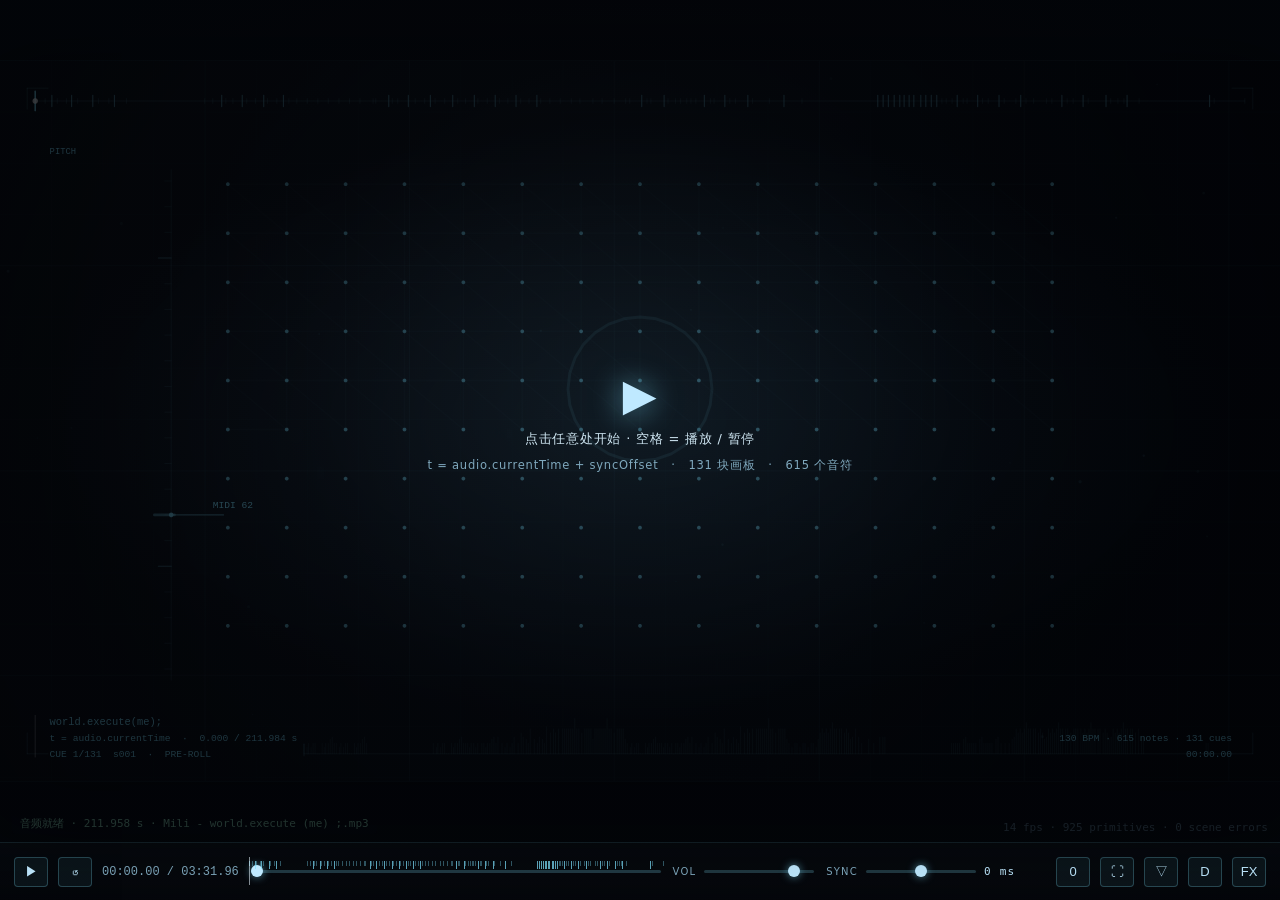
==== commit 7e75f0fc: "feat(app): single-file shell, controls, rAF engine and styles" ====
--- a/index.html
+++ b/index.html
@@ -2,117 +2,50 @@
 <html lang="zh-CN">
 <head>
 <meta charset="utf-8">
-<meta name="viewport" content="width=device-width, initial-scale=1, viewport-fit=cover">
-<title>world.execute(me); — a realtime interpretation</title>
-<!--
-  ============================================================================
-  world.execute(me);  —  an animation built entirely from audio.currentTime
-  ============================================================================
-  Open this file directly (double-click). No server, no build, no network.
-  The song is read from "Mili - world.execute (me) ;.mp3" next to this file.
-  Nothing is fetched from the internet, and no lyrics service is involved:
-  the timeline lives in this file and in src/20_lyrics.js.
-
-  Keys:   space play/pause   ← → seek 5s   shift+← → seek 1s
-          , . nudge sync -/+10 ms   (shift = 1 ms)   / reset sync
-          r restart   f fullscreen   h hide UI   d debug overlay
-          ↑ ↓ volume   Home/End jump to start/end
-  ============================================================================
--->
+<meta name="viewport" content="width=device-width,initial-scale=1,viewport-fit=cover">
+<title>world.execute(me); — 一部把 audio.currentTime 当唯一时间基准的网页动画</title>
+<meta name="description" content="用 Mili 的《world.execute(me);》音频、MIDI 与 LRC 做的实时网页动画：131 块画板，逐句对应，全部由 audio.currentTime 驱动。">
 <link rel="stylesheet" href="src/style.css">
 </head>
 <body>
 
-<div id="shell">
-
-  <!-- the whole film is drawn here -->
-  <div id="stage">
-    <canvas id="view" width="1600" height="900"></canvas>
-    <video id="video" playsinline preload="auto" muted></video>
-    <!-- NOTE: no crossorigin attribute. Under file:// every file is an opaque
-         origin, so a CORS-mode media request can never succeed — Chrome then
-         fails the load with MEDIA_ERR_SRC_NOT_SUPPORTED (code 4). Nothing here
-         needs CORS: the film never reads media pixels back. -->
-    <audio id="audio" preload="auto"></audio>
-    <div id="boot-msg">loading the song…</div>    <div id="start-hint">
-      <span class="ring"></span>
-      <span class="txt">click anywhere to begin</span>
-      <span class="sub">space play / pause &nbsp;·&nbsp; ← → seek &nbsp;·&nbsp; , . sync &nbsp;·&nbsp; f fullscreen &nbsp;·&nbsp; d debug</span>
-    </div>
-    <div id="toast"></div>
+<div id="stagewrap"><canvas id="stage" width="1600" height="900"></canvas></div>
+
+<div id="bar">
+  <button id="play" title="播放 / 暂停（空格）">▶</button>
+  <button id="replay" title="重播（R）">↺</button>
+  <span id="time">00:00.00 / 03:31.98</span>
+  <div id="seekwrap">
+    <div id="ticks"></div>
+    <input type="range" id="seek" min="0" max="211984" step="10" value="0" title="进度（131 条歌词刻度）">
+    <div id="playhead"></div>
   </div>
-
-  <!-- UI ------------------------------------------------------------------ -->
-  <header id="hud-top">
-    <div class="brand">
-      <span class="sig">world.execute(me);</span>
-      <span class="sep">/</span>
-      <span class="sub">Mili &middot; Miracle Milk</span>
-    </div>
-    <div class="right">
-      <span id="state" data-s="READY">READY</span>
-      <span class="sep">/</span>
-      <span id="clock" class="mono">0:00.000</span>
-    </div>
-  </header>
-
-  <div id="panel">
-    <div id="lyric-meta">line 1 / 95</div>
-    <div id="lyric-line" class="typing">(pre-roll)</div>
-    <div id="lyric-next-wrap"><span class="lbl">next</span><span id="lyric-next">—</span></div>
-  </div>
-
-  <footer id="ctrl" class="ctrl">
-    <div id="wave" class="ctrl" role="slider" aria-label="seek" tabindex="0">
-      <div id="wave-buf"></div>
-      <div id="wave-fill"></div>
-      <div id="marks"></div>
-      <div id="wave-head"></div>
-    </div>
-
-    <div class="row">
-      <div class="grp">
-        <button id="btn-play" class="btn icon" aria-label="Play">
-          <svg class="i-play" viewBox="0 0 24 24" aria-hidden="true"><path d="M8 5l12 7-12 7z"/></svg>
-          <svg class="i-pause" viewBox="0 0 24 24" aria-hidden="true"><path d="M7 5h4v14H7zM13 5h4v14h-4z"/></svg>
-        </button>
-        <button id="btn-replay" class="btn icon" aria-label="Replay from start">
-          <svg viewBox="0 0 24 24" aria-hidden="true"><path d="M12 5V2L7 6l5 4V7a5 5 0 1 1-5 5H5a7 7 0 1 0 7-7z"/></svg>
-        </button>
-        <div class="time mono"><span id="t-cur">0:00.000</span><span class="slash">/</span><span id="t-tot">3:31.984</span></div>
-      </div>
-
-      <div class="grp grow">
-        <label class="lbl" for="vol">volume</label>
-        <input id="vol" class="range" type="range" min="0" max="1" step="0.01" value="0.85" aria-label="volume">
-        <span id="vol-val" class="mono"></span>
-      </div>
-
-      <div class="grp grow">
-        <label class="lbl" for="offset">sync offset</label>
-        <input id="offset" class="range" type="range" min="-2000" max="2000" step="1" value="0" aria-label="sync offset in milliseconds">
-        <span id="off-val" class="mono">+0 ms</span>
-        <button id="off-reset" class="btn tiny" title="reset offset (/)">0</button>
-      </div>
-
-      <div class="grp">
-        <button id="btn-full" class="btn icon" aria-label="Fullscreen">
-          <svg viewBox="0 0 24 24" aria-hidden="true"><path d="M4 9V4h5v2H6v3zM15 4h5v5h-2V6h-3zM4 15h2v3h3v2H4zM18 15h2v5h-5v-2h3z"/></svg>
-        </button>
-      </div>
-    </div>
-  </footer>
-
-  <div id="toast-host"></div>
+  <label class="grp" title="音量（↑ / ↓）">VOL<input type="range" id="vol" min="0" max="100" step="1" value="85"></label>
+  <label class="grp" title="毫秒级同步偏移（, / . 键，Shift 为 ±1 ms；/ 归零）">SYNC<input type="range" id="off" min="-2000" max="2000" step="1" value="0"><b id="offlabel">+0 ms</b></label>
+  <button id="offreset" title="偏移归零（/）">0</button>
+  <button id="fs" title="全屏（F）">⛶</button>
+  <button id="hide" title="隐藏界面（H）">▽</button>
+  <button id="dbg" title="调试叠层（D）">D</button>
+  <button id="mv" class="on" title="参考 MV 的纯灰视觉 / 作者原创配色（M）">MV</button>
 </div>
 
-<!-- ==========================================================================
-     LYRICS + TIMELINE, embedded. Nothing is fetched at runtime.
-     This block is byte-identical to the supplied
-     world.execute(me)-timeline.lrc and is what the runtime parses: if the two
-     ever disagree, the project's self-test reports it.
-     ========================================================================== -->
-<script id="lrc-source" type="text/plain">[ar:Mili]
+<div id="status" class="status">初始化…</div>
+<div id="stats"></div>
+<div id="banner" style="display:none"></div>
+<div id="debug" style="display:none"></div>
+
+<div id="start">
+  <div class="big">▶</div>
+  <div>点击任意处开始 · 空格 = 播放 / 暂停</div>
+  <div class="dim">t = audio.currentTime + syncOffset　·　131 块画板　·　615 个音符</div>
+</div>
+
+<!-- ========================================================================
+     内嵌歌词时间轴（逐字节来自 original/world.execute(me)-timeline.lrc）
+     运行时绝不联网取歌词；src/50_lrc.js 会把这份和成片时间轴逐条比对。
+     ===================================================================== -->
+<script id="lrc-source" type="text/plain">
+[ar:Mili]
 [ti:world.execute(me);]
 [al:Miracle Milk]
 [length:03:31.984]
@@ -253,16 +186,22 @@
 [03:31.984]
 </script>
 
-<!-- engine (classic scripts, ordered; no modules, so file:// works) -->
 <script src="src/00_core.js"></script>
+<script src="src/05_mv.js"></script>
+<script src="src/06_mv-text.js"></script>
+<script src="src/07_gauge.js"></script>
+<script src="src/08_vectors.js"></script>
 <script src="src/10_draw.js"></script>
+<script src="src/09_photos.js"></script>
+<script src="src/12_svg.js"></script>
 <script src="src/15_sceneapi.js"></script>
 <script src="src/01_world.js"></script>
 <script src="src/20_lyrics.js"></script>
 <script src="src/30_world_layer.js"></script>
-<script src="src/40_scenes.js"></script>
-<script src="src/41_scenes2.js"></script>
-<script src="src/42_scenes3.js"></script>
+<script src="src/40_scenes_a.js"></script>
+<script src="src/41_scenes_b.js"></script>
+<script src="src/42_scenes_c.js"></script>
+<script src="src/43_scenes_svg.js"></script>
 <script src="src/50_lrc.js"></script>
 <script src="src/60_app.js"></script>
 </body>
--- a/src/style.css
+++ b/src/style.css
@@ -1,269 +1,182 @@
 /* ============================================================================
-   world.execute(me); — style.css
-   The interface is deliberately the same instrument as the film: a monitor
-   read-out. Thin teal hairlines, monospace numerals, no rounded corners,
-   no shadows except the one the world itself casts.
-   ==========================================================================*/
+ * style.css — 界面
+ * ----------------------------------------------------------------------------
+ * 片子本身全部画在 canvas 上。这里只负责外壳：等比居中的舞台、
+ * 底部控制条、状态行、错误横幅、调试叠层。
+ * 界面刻意压得很暗很轻 —— 它不该跟画面抢注意力。
+ * ==========================================================================*/
 
-:root{
-  --bg:#04070a;
-  --ink:#e2f0f8;
-  --dim:#5c7d94;
-  --line:#1d3341;
-  --accent:#56d6e8;
-  --hot:#e83e36;
-  --love:#f280b0;
-  --mono:"Consolas","SFMono-Regular","DejaVu Sans Mono","Liberation Mono",Menlo,monospace;
-  --ui:clamp(11px,0.82vw,14px);
+* { box-sizing: border-box; }
+
+html, body {
+  margin: 0; padding: 0; height: 100%;
+  background: #04060a;
+  color: #cfe6f2;
+  font-family: Inter, "Segoe UI", system-ui, -apple-system, "Microsoft YaHei", sans-serif;
+  overflow: hidden;
 }
 
-*{box-sizing:border-box}
-html,body{height:100%}
-body{
-  margin:0;background:var(--bg);color:var(--ink);
-  font-family:var(--mono);font-size:var(--ui);
-  overflow:hidden;overscroll-behavior:none;
-  -webkit-font-smoothing:antialiased;
+body { display: flex; flex-direction: column; }
+
+#stagewrap {
+  position: relative;
+  flex: 1 1 auto;
+  display: flex; align-items: center; justify-content: center;
+  min-height: 0;
+  background:
+    radial-gradient(1200px 600px at 50% 40%, #0a1018 0%, #04060a 70%);
 }
 
-#shell{
-  position:fixed;inset:0;display:block;
-  background:radial-gradient(120% 90% at 50% 0%,#0b1219 0%,#04070a 55%,#010203 100%);
-}
-body.fs #shell{background:#000}
-
-/* canvas --------------------------------------------------------------- */
-#stage{position:absolute;inset:0;overflow:hidden}
-#view{
-  position:absolute;left:50%;top:50%;transform:translate(-50%,-50%);
-  display:block;background:#000;
-}
-/* hidden but present media elements (kept so both clocks stay warm) */
-#audio{position:absolute;width:0;height:0;opacity:0;pointer-events:none}
-#video{
-  position:absolute;left:50%;top:50%;transform:translate(-50%,-50%);
-  max-width:100%;max-height:100%;display:none;background:#000;
-}
-#video.has-video{display:block;opacity:0}   /* audio-only by design: mp3 is the master clock */
-
-#boot-msg{
-  position:absolute;left:50%;top:14%;transform:translateX(-50%);
-  max-width:min(90vw,880px);text-align:left;
-  color:var(--dim);letter-spacing:.06em;
-  transition:opacity .5s ease;pointer-events:none;line-height:1.55;
-  white-space:pre-wrap;font-size:12.5px;
-}
-#boot-msg.gone{opacity:0}
-#boot-msg.fatal{
-  color:var(--hot);letter-spacing:.04em;
-  border:1px solid var(--hot);padding:18px 22px;
-  background:rgba(10,2,2,.94);font-size:13px;
-  top:50%;transform:translate(-50%,-50%);text-align:center;
+#stage {
+  display: block;
+  background: #04060a;
+  box-shadow: 0 0 0 1px rgba(127, 227, 255, .08), 0 24px 80px rgba(0, 0, 0, .8);
+  cursor: pointer;
 }
 
-#toast{
-  position:absolute;left:50%;bottom:8%;transform:translate(-50%,10px);
-  background:rgba(4,10,14,.86);border:1px solid var(--line);
-  padding:6px 12px;color:var(--accent);letter-spacing:.08em;
-  opacity:0;transition:opacity .22s ease,transform .22s ease;pointer-events:none;
-  text-transform:uppercase;font-size:.94em;
-}
-#toast.on{opacity:1;transform:translate(-50%,0)}
+/* ------------------------------------------------------------------ 控制条 */
 
-/* start affordance — fades out for good on the first gesture -------------- */
-#start-hint{
-  position:absolute;left:50%;top:50%;transform:translate(-50%,-50%);
-  display:flex;flex-direction:column;align-items:center;gap:16px;
-  text-align:center;pointer-events:none;
-  transition:opacity .6s ease,transform .6s ease;
-}
-#start-hint .ring{
-  width:74px;height:74px;border:1px solid var(--line);border-radius:50%;
-  position:relative;
-}
-#start-hint .ring::before{
-  content:"";position:absolute;inset:-1px;border:1px solid var(--accent);border-radius:50%;
-  animation:ping 2.4s cubic-bezier(.2,.6,.3,1) infinite;
-}
-#start-hint .ring::after{
-  content:"";position:absolute;left:50%;top:50%;transform:translate(-38%,-50%);
-  border-left:16px solid var(--accent);border-top:11px solid transparent;border-bottom:11px solid transparent;
-  animation:breathe 2.4s ease-in-out infinite;
-}
-@keyframes ping{0%{transform:scale(.72);opacity:.85}70%{transform:scale(1.5);opacity:0}100%{opacity:0}}
-@keyframes breathe{0%,100%{opacity:.75}50%{opacity:1}}
-#start-hint .txt{color:var(--ink);letter-spacing:.22em;text-transform:uppercase}
-#start-hint .sub{color:var(--dim);letter-spacing:.1em;font-size:.86em}
-#shell.begun #start-hint{opacity:0;transform:translate(-50%,-50%) scale(1.06)}
-
-/* top bar -------------------------------------------------------------- */
-#hud-top{
-  position:absolute;left:0;right:0;top:0;
-  display:flex;justify-content:space-between;align-items:center;
-  padding:10px 16px;pointer-events:none;
-  font-size:.92em;letter-spacing:.12em;
-  background:linear-gradient(180deg,rgba(2,4,6,.72),rgba(2,4,6,0));
-  transition:opacity .25s ease;
-}
-#hud-top .brand{display:flex;gap:8px;align-items:baseline;text-transform:none}
-#hud-top .sig{color:var(--ink);letter-spacing:.02em}
-#hud-top .sub{color:var(--dim)}
-#hud-top .sep{color:var(--line)}
-#hud-top .right{display:flex;gap:8px;align-items:baseline;color:var(--dim)}
-#state{letter-spacing:.2em;color:var(--accent)}
-#state[data-s="PAUSED"]{color:#f6b03e}
-#state[data-s="END"]{color:var(--love)}
-#clock{color:var(--ink);font-variant-numeric:tabular-nums}
-
-/* lyric panel ---------------------------------------------------------- */
-#panel{
-  position:absolute;left:0;bottom:104px;
-  max-width:min(52vw,640px);
-  padding:14px 22px 16px 26px;
-  pointer-events:none;transition:opacity .25s ease;
-  /* a real backing plate: the film has bright passages and the words must
-     stay readable over all of them, not just the dark ones */
-  background:linear-gradient(90deg,
-    rgba(1,3,5,.90) 0%,
-    rgba(1,3,5,.82) 62%,
-    rgba(1,3,5,0) 100%);
-  backdrop-filter:blur(3px) saturate(.7);
-  -webkit-backdrop-filter:blur(3px) saturate(.7);
-}
-#lyric-meta{
-  color:#7fa3ba;font-size:.78em;letter-spacing:.16em;text-transform:uppercase;
-  margin-bottom:7px;
-}
-#lyric-line{
-  color:#f2f8fc;font-size:clamp(19px,2.1vw,34px);line-height:1.22;
-  letter-spacing:.01em;white-space:pre-wrap;
-  text-shadow:0 1px 2px rgba(0,0,0,.85), 0 0 22px rgba(86,214,232,.18);
-  min-height:1.22em;
-  font-weight:500;
-}
-#lyric-line.typing{
-  display:inline-block;max-width:100%;
-  overflow:hidden;
-  animation:type var(--dur,1s) steps(34,end) both;
-}
-#lyric-line.typing::after{
-  content:"\2588";margin-left:3px;color:var(--accent);
-  animation:blink .9s steps(1,end) infinite;
-}
-@keyframes type{from{max-height:0}to{max-height:6em}}
-@keyframes blink{0%,50%{opacity:1}51%,100%{opacity:0}}
-#lyric-next-wrap{
-  margin-top:9px;color:#8fb0c4;font-size:.87em;display:flex;gap:8px;align-items:baseline;
-  text-shadow:0 1px 2px rgba(0,0,0,.8);
-}
-#lyric-next-wrap .lbl{
-  border:1px solid #2c4a5c;padding:0 5px;font-size:.8em;letter-spacing:.14em;
-  text-transform:uppercase;color:#7fa3ba
+#bar {
+  flex: 0 0 auto;
+  display: flex; align-items: center; gap: 10px;
+  padding: 8px 14px;
+  height: 58px;
+  background: linear-gradient(180deg, rgba(6, 10, 16, .55), rgba(4, 6, 10, .96));
+  border-top: 1px solid rgba(127, 227, 255, .12);
+  transition: opacity .25s ease;
+  user-select: none;
 }
 
-/* bottom control bar --------------------------------------------------- */
-#ctrl{
-  position:absolute;left:0;right:0;bottom:0;padding:0 14px 12px;
-  background:linear-gradient(0deg,rgba(2,4,6,.9),rgba(2,4,6,.4) 60%,rgba(2,4,6,0));
-  transition:opacity .25s ease,transform .25s ease;
+#bar button {
+  width: 34px; height: 30px;
+  background: rgba(127, 227, 255, .06);
+  color: #bfe9ff;
+  border: 1px solid rgba(127, 227, 255, .25);
+  border-radius: 4px;
+  font-size: 13px; line-height: 1;
+  cursor: pointer;
+  transition: background .15s, border-color .15s;
 }
-#ctrl .row{display:flex;gap:16px;align-items:center;margin-top:10px;flex-wrap:wrap}
-#ctrl .grp{display:flex;gap:8px;align-items:center}
-#ctrl .grp.grow{flex:1 1 180px;min-width:150px}
-#ctrl .lbl{color:var(--dim);font-size:.78em;letter-spacing:.16em;text-transform:uppercase;white-space:nowrap}
+#bar button:hover { background: rgba(127, 227, 255, .16); border-color: rgba(127, 227, 255, .5); }
+#bar button:active { transform: translateY(1px); }
 
-/* seek bar ------------------------------------------------------------- */
-#wave{
-  --hover:0%;
-  position:relative;height:34px;cursor:pointer;user-select:none;
-  touch-action:none;
+#time {
+  font-variant-numeric: tabular-nums;
+  font-family: ui-monospace, Consolas, "Courier New", monospace;
+  font-size: 12px;
+  color: #7fa8bd;
+  white-space: nowrap;
+  min-width: 130px;
 }
-#wave::before{
-  content:"";position:absolute;left:0;right:0;top:16px;height:2px;background:var(--line);
+
+#seekwrap { position: relative; flex: 1 1 auto; height: 34px; display: flex; align-items: center; }
+#ticks { position: absolute; left: 0; right: 0; top: 6px; height: 8px; pointer-events: none; }
+#ticks .tick {
+  position: absolute; top: 0; width: 1px; height: 5px;
+  background: rgba(127, 227, 255, .35);
 }
-#wave:hover::before{background:#2a4a5c}
-#wave-buf{
-  position:absolute;left:0;top:16px;height:2px;width:0;background:#24404f;
+#ticks .tick.major { height: 8px; background: rgba(127, 227, 255, .7); }
+#playhead {
+  position: absolute; top: 2px; width: 1px; height: 28px;
+  background: #eaf6ff; opacity: .55; pointer-events: none;
 }
-#wave-fill{
-  position:absolute;left:0;top:16px;height:2px;width:0;background:var(--accent);
-  box-shadow:0 0 10px rgba(86,214,232,.55);
+
+input[type=range] {
+  -webkit-appearance: none; appearance: none;
+  width: 100%; height: 22px; background: transparent; cursor: pointer;
 }
-#wave-head{
-  position:absolute;top:8px;width:2px;height:18px;background:var(--ink);
-  transform:translateX(-1px);box-shadow:0 0 8px rgba(226,240,248,.7);
+input[type=range]::-webkit-slider-runnable-track {
+  height: 3px; background: rgba(127, 227, 255, .22); border-radius: 2px;
 }
-#wave:hover #wave-head,#wave.scrubbing #wave-head{background:var(--love);box-shadow:0 0 10px rgba(242,128,176,.8)}
-#marks{position:absolute;left:0;right:0;top:0;height:34px;pointer-events:none}
-#marks i{
-  position:absolute;top:10px;width:1px;height:8px;background:#33566a;
-  transform:translateX(-.5px);
+input[type=range]::-webkit-slider-thumb {
+  -webkit-appearance: none; width: 12px; height: 12px; margin-top: -5px;
+  border-radius: 50%; background: #bfe9ff; border: none;
+  box-shadow: 0 0 8px rgba(127, 227, 255, .6);
 }
-#marks i.inst{top:6px;height:16px;background:var(--accent);opacity:.55}
-#wave:hover #marks i{background:#4d7c94}
-#wave::after{ /* hover preview line */
-  content:"";position:absolute;top:4px;height:26px;width:1px;left:var(--hover);
-  background:rgba(226,240,248,.18);opacity:0;transition:opacity .15s;
+input[type=range]::-moz-range-track { height: 3px; background: rgba(127, 227, 255, .22); }
+input[type=range]::-moz-range-thumb { width: 12px; height: 12px; border: none; border-radius: 50%; background: #bfe9ff; }
+
+.grp {
+  display: flex; align-items: center; gap: 6px;
+  font-size: 10px; letter-spacing: .12em; color: #7fa8bd;
+  white-space: nowrap;
 }
-#wave:hover::after{opacity:1}
+.grp input[type=range] { width: 110px; }
+.grp b {
+  font-family: ui-monospace, Consolas, monospace;
+  font-size: 11px; color: #bfe9ff; font-weight: 400; min-width: 62px;
+}
 
-/* buttons -------------------------------------------------------------- */
-.btn{
-  appearance:none;background:transparent;color:var(--ink);
-  border:1px solid var(--line);height:32px;min-width:34px;padding:0 8px;
-  font-family:var(--mono);font-size:.92em;letter-spacing:.1em;
-  cursor:pointer;display:inline-flex;align-items:center;justify-content:center;
-  transition:border-color .15s,color .15s,background .15s;
+/* --------------------------------------------------------------- 状态 / 叠层 */
+
+.status {
+  position: fixed; left: 12px; bottom: 66px;
+  font-family: ui-monospace, Consolas, monospace;
+  font-size: 11px; color: #6f8fa3;
+  background: rgba(4, 6, 10, .6);
+  padding: 3px 8px; border-radius: 3px;
+  pointer-events: none; transition: opacity .25s;
 }
-.btn:hover{border-color:var(--accent);color:var(--accent);background:rgba(86,214,232,.06)}
-.btn:active{background:rgba(86,214,232,.14)}
-.btn:focus-visible{outline:1px solid var(--accent);outline-offset:2px}
-.btn svg{width:16px;height:16px;fill:currentColor;display:block}
-.btn.icon{padding:0;width:36px}
-.btn.tiny{height:22px;min-width:22px;font-size:.82em;padding:0 4px}
-.btn .i-pause{display:none}
-.btn.is-playing .i-pause{display:block}
-.btn.is-playing .i-play{display:none}
-.btn.on{border-color:var(--love);color:var(--love)}
+.status.ok { color: #8fd9b6; }
+.status.loading { color: #d9c98f; }
+.status.err { color: #ff8fa0; }
 
-.time{color:var(--dim);font-variant-numeric:tabular-nums;white-space:nowrap}
-.time #t-cur{color:var(--ink)}
-.time .slash{margin:0 5px;color:var(--line)}
+#stats {
+  position: fixed; right: 12px; bottom: 66px;
+  font-family: ui-monospace, Consolas, monospace;
+  font-size: 11px; color: #5c7b8d; pointer-events: none;
+}
 
-/* range inputs --------------------------------------------------------- */
-.range{
-  appearance:none;-webkit-appearance:none;height:18px;background:transparent;
-  flex:1 1 auto;min-width:80px;cursor:pointer;
+#banner {
+  position: fixed; left: 50%; top: 50%; transform: translate(-50%, -50%);
+  max-width: min(720px, 86vw);
+  padding: 18px 22px;
+  background: rgba(20, 6, 10, .92);
+  border: 1px solid rgba(255, 90, 120, .5);
+  border-radius: 6px;
+  color: #ffd9e0;
+  font-size: 13px; line-height: 1.75;
+  z-index: 30;
 }
-.range::-webkit-slider-runnable-track{height:2px;background:var(--line)}
-.range::-moz-range-track{height:2px;background:var(--line)}
-.range::-webkit-slider-thumb{
-  -webkit-appearance:none;width:10px;height:14px;margin-top:-6px;
-  background:var(--ink);border:0;border-radius:0;
+#banner code {
+  font-family: ui-monospace, Consolas, monospace;
+  background: rgba(255, 255, 255, .07);
+  padding: 1px 5px; border-radius: 3px; color: #ffeaf0;
 }
-.range::-moz-range-thumb{width:10px;height:14px;background:var(--ink);border:0;border-radius:0}
-.range:hover::-webkit-slider-thumb{background:var(--accent)}
-.range:hover::-moz-range-thumb{background:var(--accent)}
-.range:focus-visible{outline:1px solid var(--accent);outline-offset:3px}
-#vol-val,#off-val{color:var(--dim);min-width:56px;text-align:right;font-variant-numeric:tabular-nums}
+#banner .dim { color: #b98e97; }
 
-/* hide UI mode --------------------------------------------------------- */
-body.hide-ui #hud-top,
-body.hide-ui #panel,
-body.hide-ui #ctrl,
-body.hide-ui #start-hint{opacity:0;pointer-events:none}
-body.hide-ui{cursor:none}
+#debug {
+  position: fixed; left: 12px; top: 12px;
+  font-family: ui-monospace, Consolas, monospace;
+  font-size: 11.5px; line-height: 1.6;
+  color: #a9d8ea;
+  background: rgba(4, 8, 12, .82);
+  border: 1px solid rgba(127, 227, 255, .25);
+  border-radius: 4px;
+  padding: 10px 12px;
+  max-width: 560px;
+  pointer-events: none;
+  z-index: 20;
+}
+#debug b { color: #6fd0f0; font-weight: 600; }
 
-/* small screens -------------------------------------------------------- */
-@media (max-width:760px){
-  #panel{left:14px;bottom:132px;max-width:74vw}
-  #ctrl{padding:0 8px 8px}
-  #ctrl .row{gap:10px}
-  #ctrl .grp.grow{flex:1 1 120px;min-width:110px}
-  #hud-top{padding:8px 10px}
-  #hud-top .sub{display:none}
+#start {
+  position: fixed; left: 0; right: 0; top: 0; bottom: 58px;   /* 别盖住控制条 */
+  display: flex; flex-direction: column; align-items: center; justify-content: center;
+  gap: 10px;
+  text-align: center;
+  font-size: 13px; letter-spacing: .06em; color: #cfe6f2;
+  background: radial-gradient(600px 300px at 50% 50%, rgba(10, 20, 30, .55), rgba(2, 4, 8, .78));
+  cursor: pointer;
+  z-index: 10;
 }
-@media (max-height:520px){
-  #panel{bottom:96px}
-  #lyric-line{font-size:clamp(15px,2.4vw,22px)}
+#start .big {
+  font-size: 44px; color: #bfe9ff;
+  text-shadow: 0 0 30px rgba(127, 227, 255, .6);
 }
+#start .dim { color: #7fa8bd; font-size: 11.5px; }
+
+@media (max-width: 900px) {
+  .grp input[type=range] { width: 60px; }
+  #time { min-width: 0; font-size: 11px; }
+}
